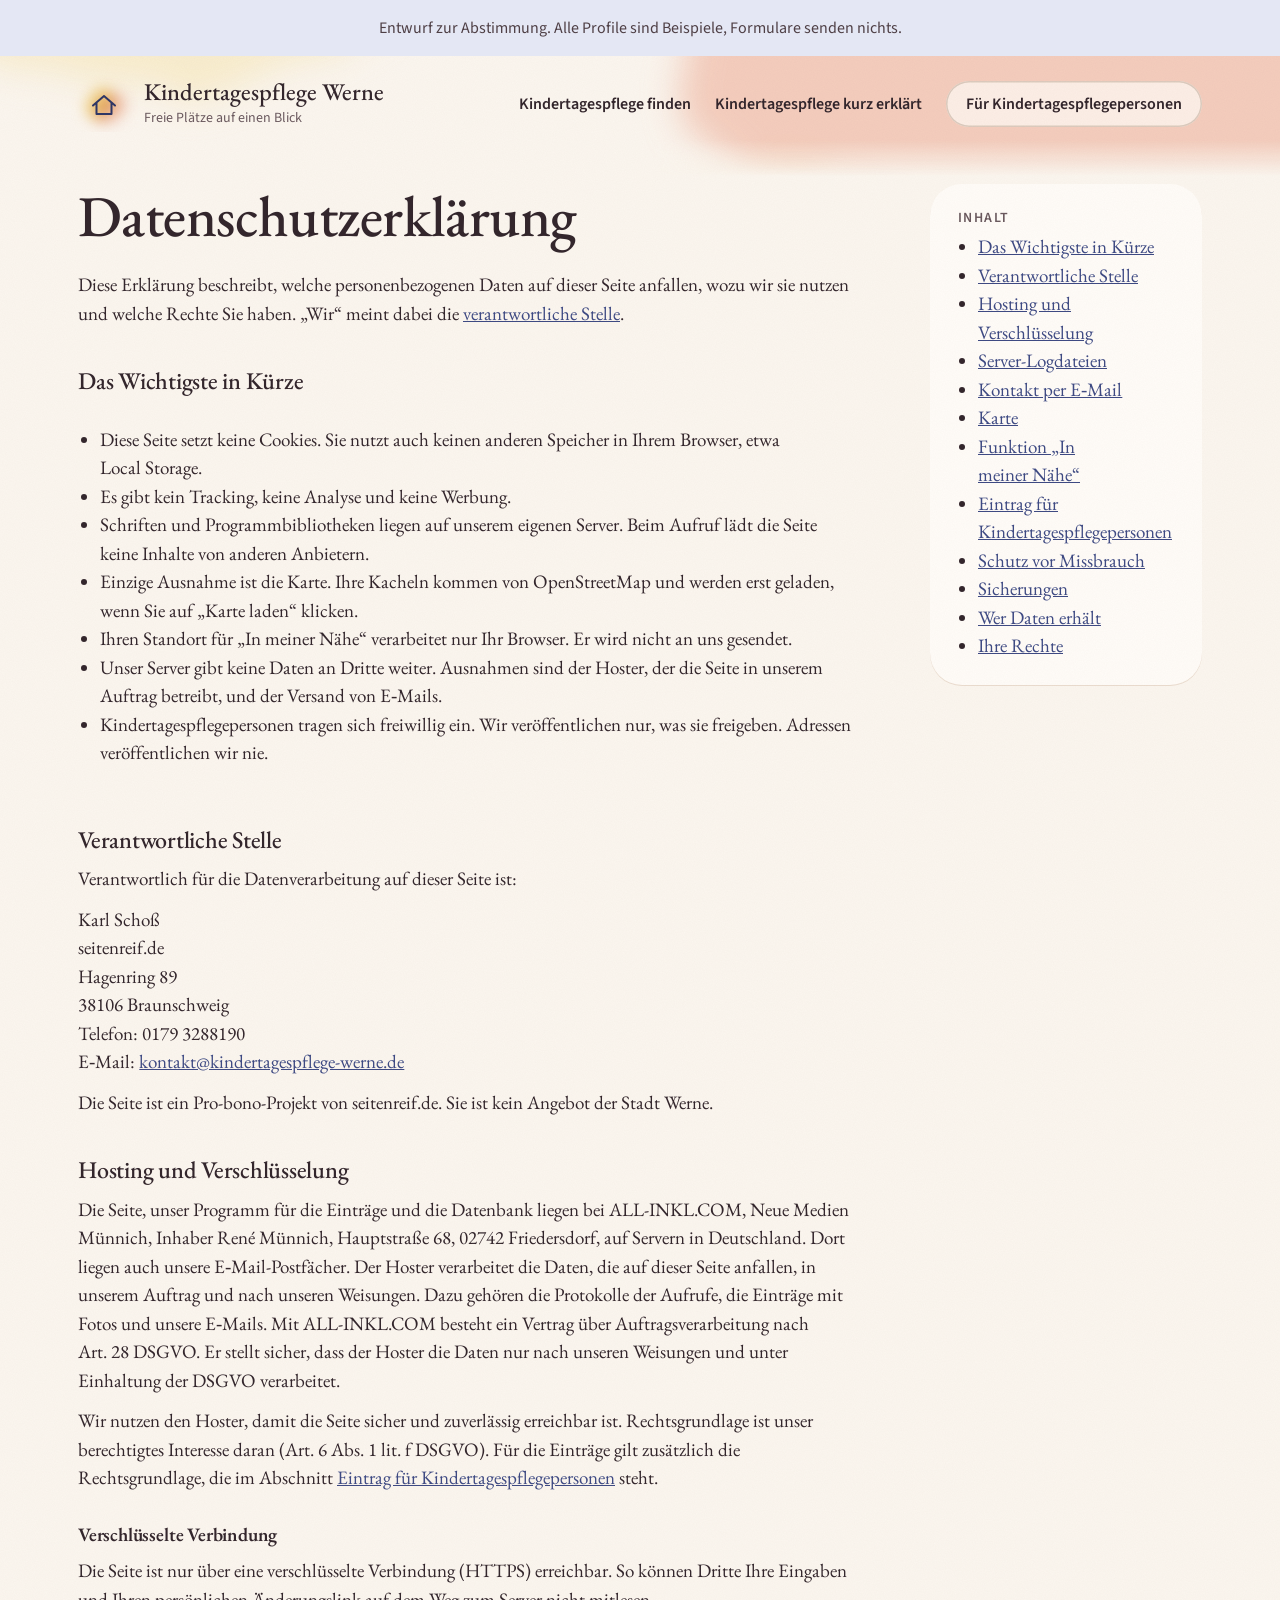
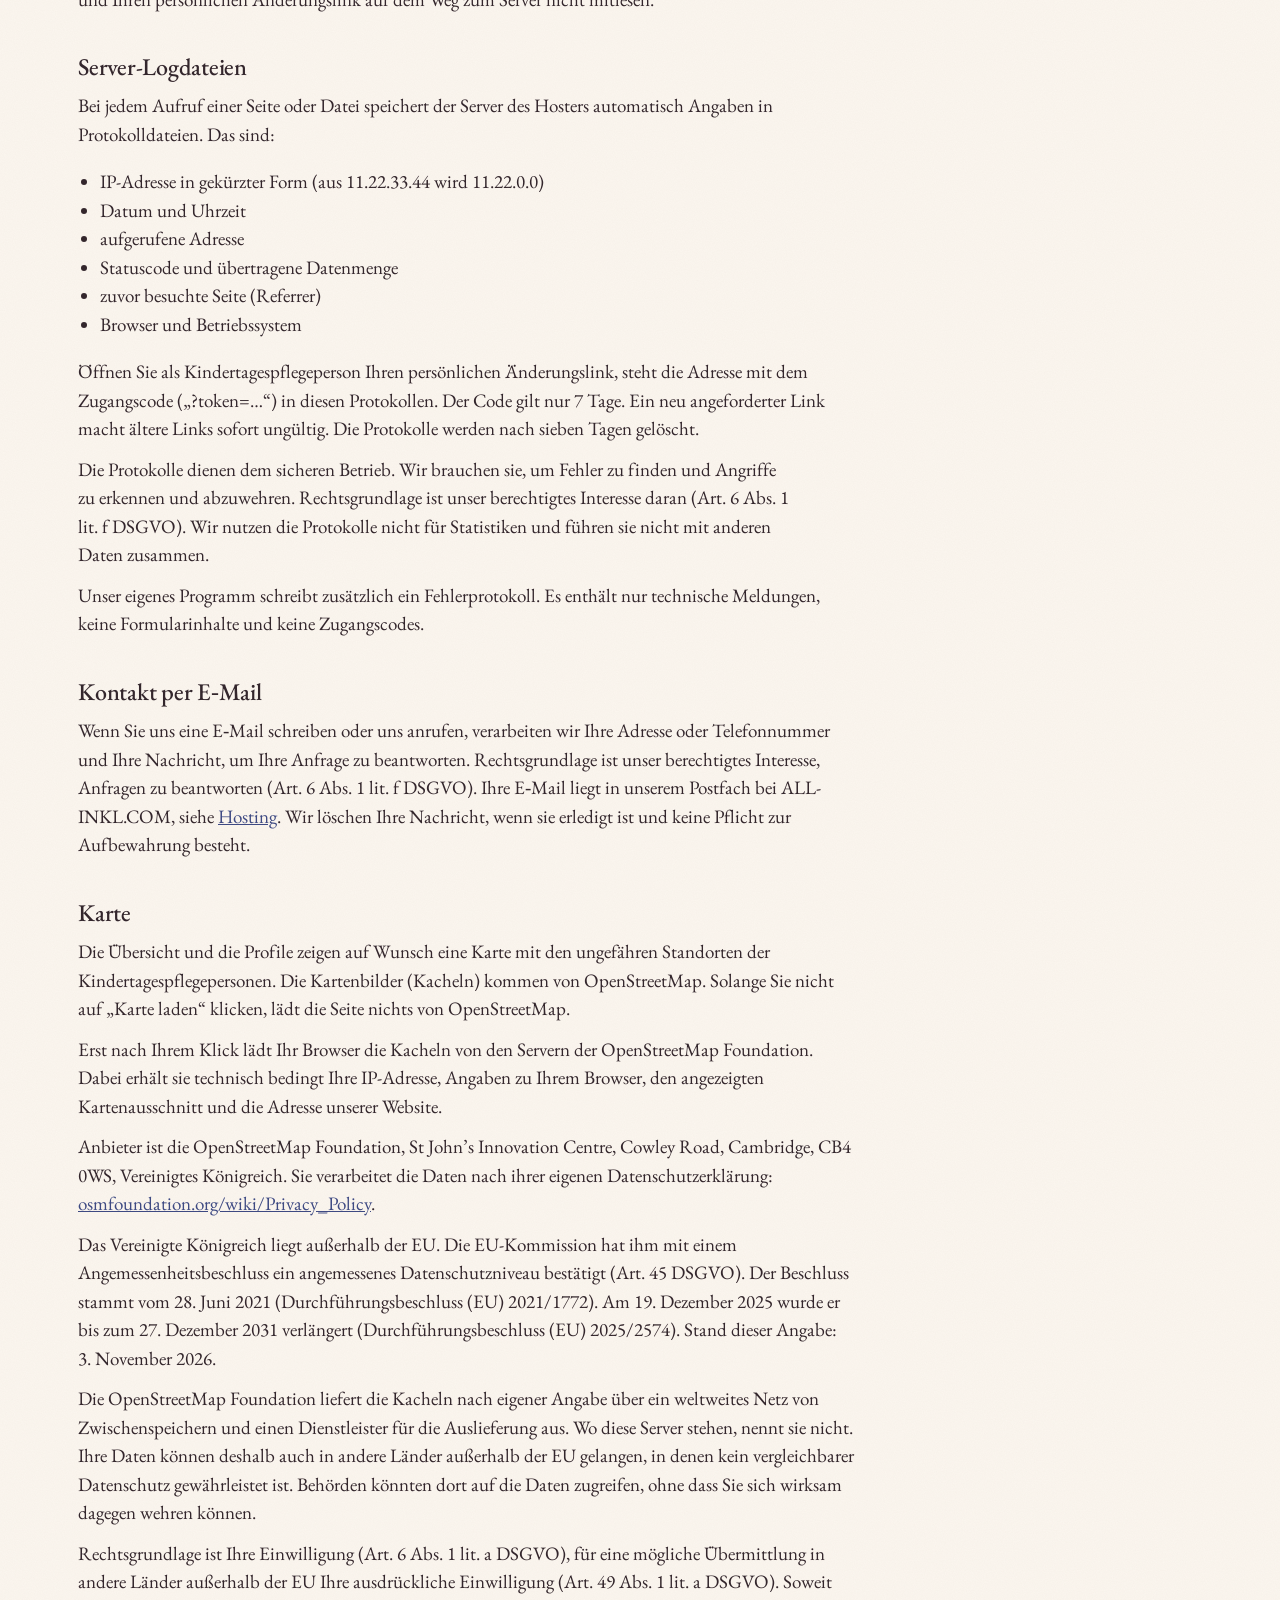
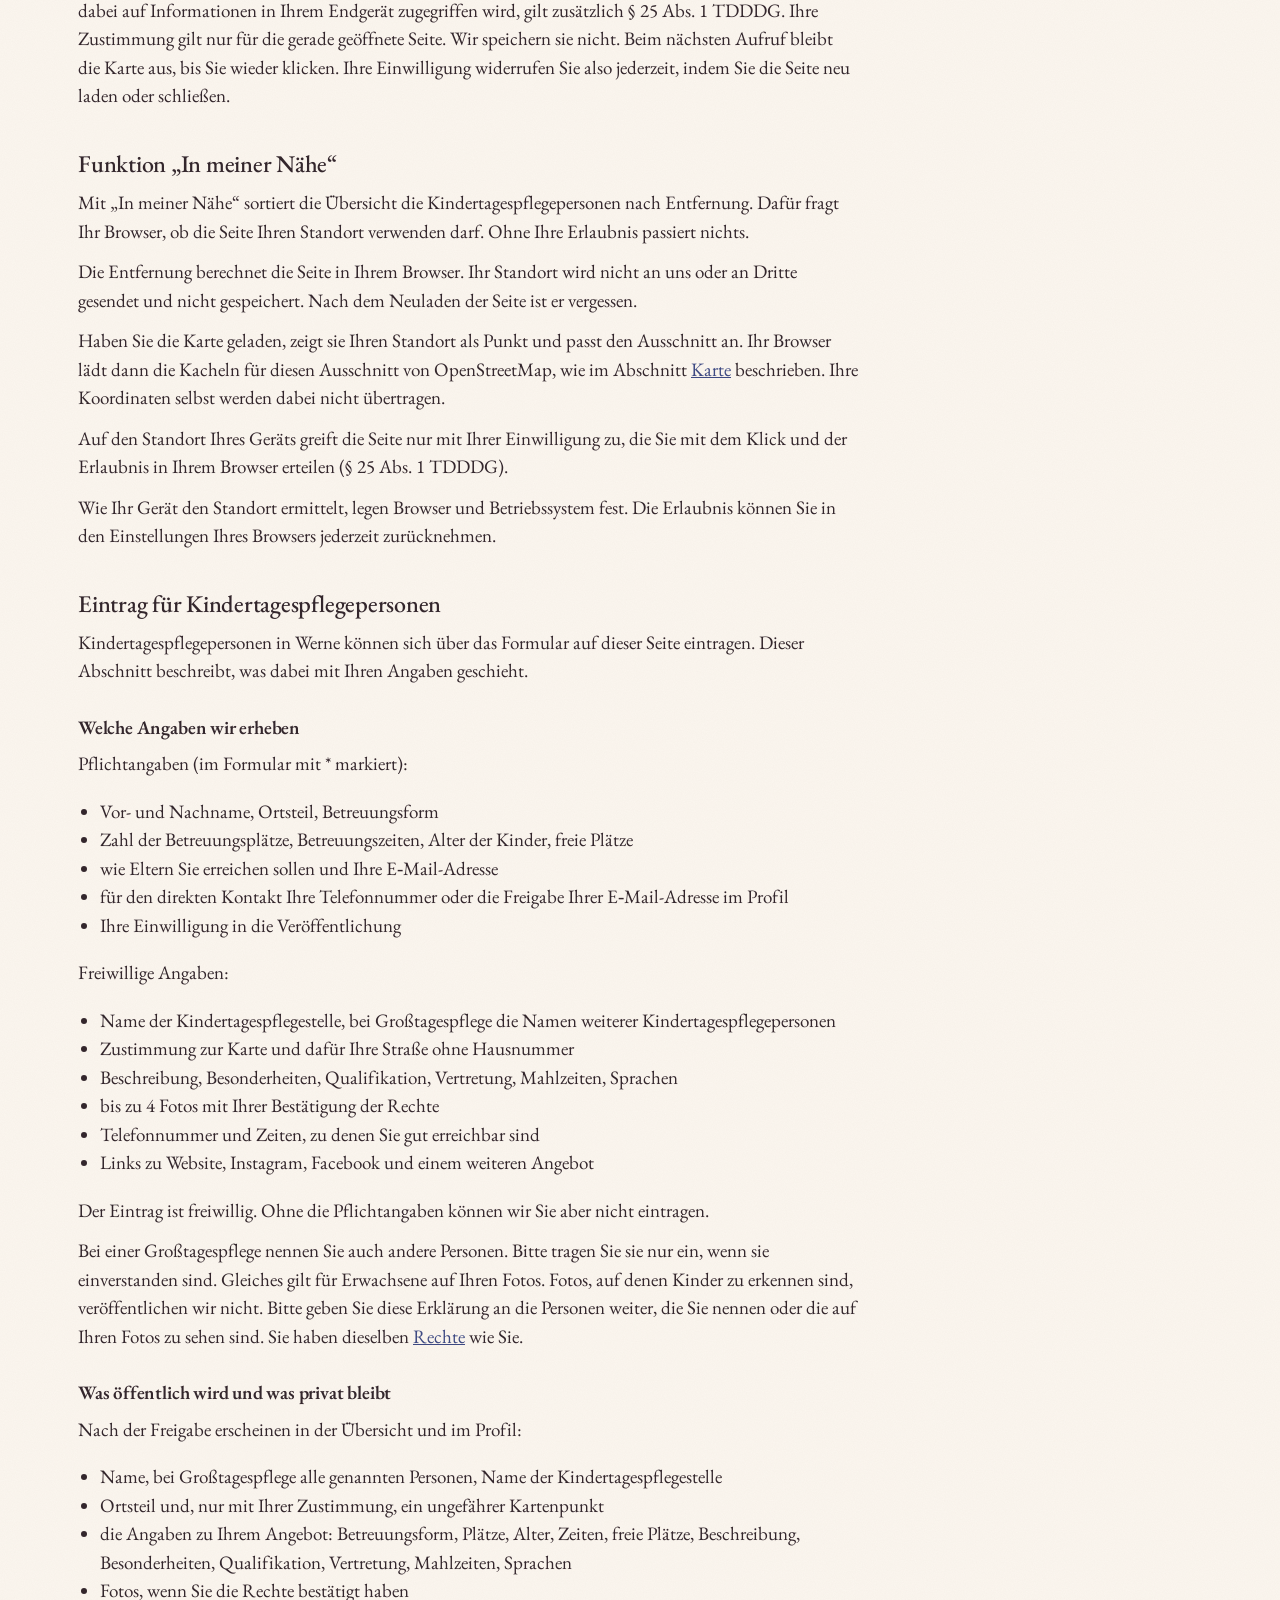
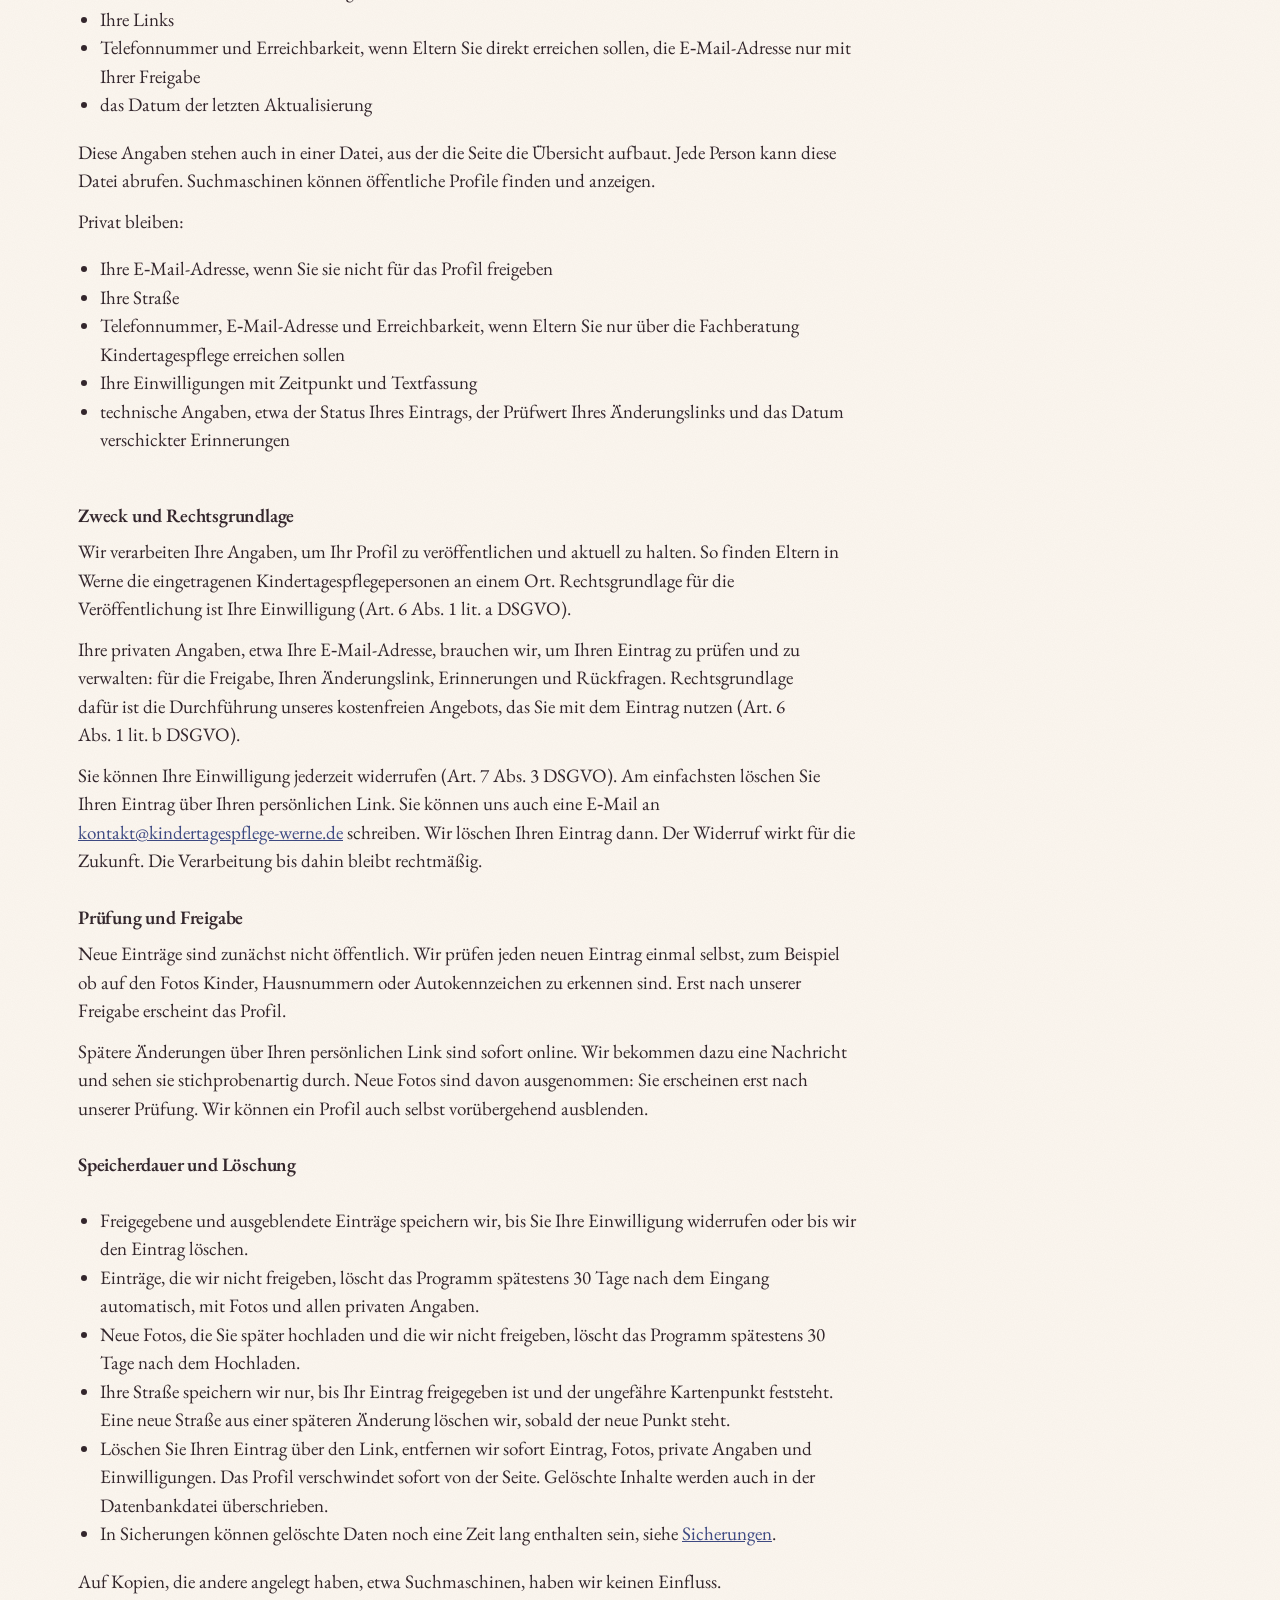
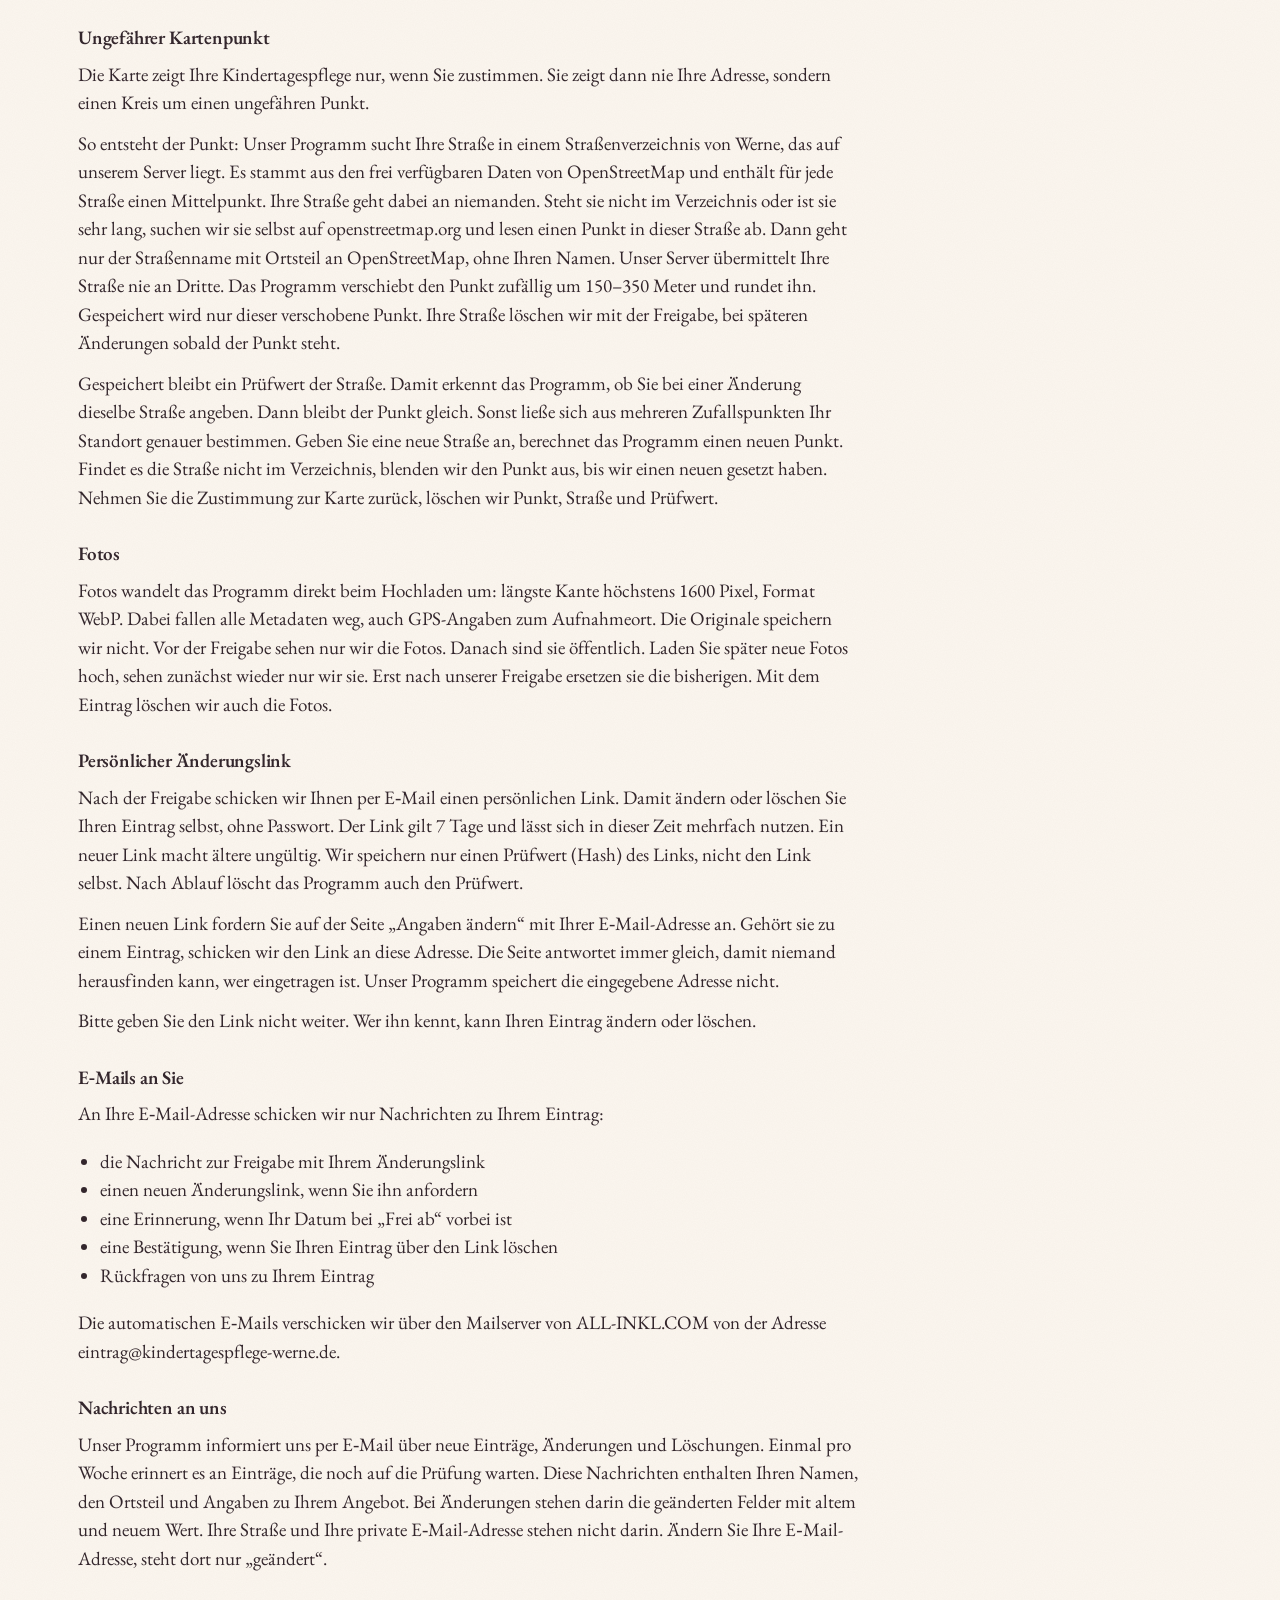
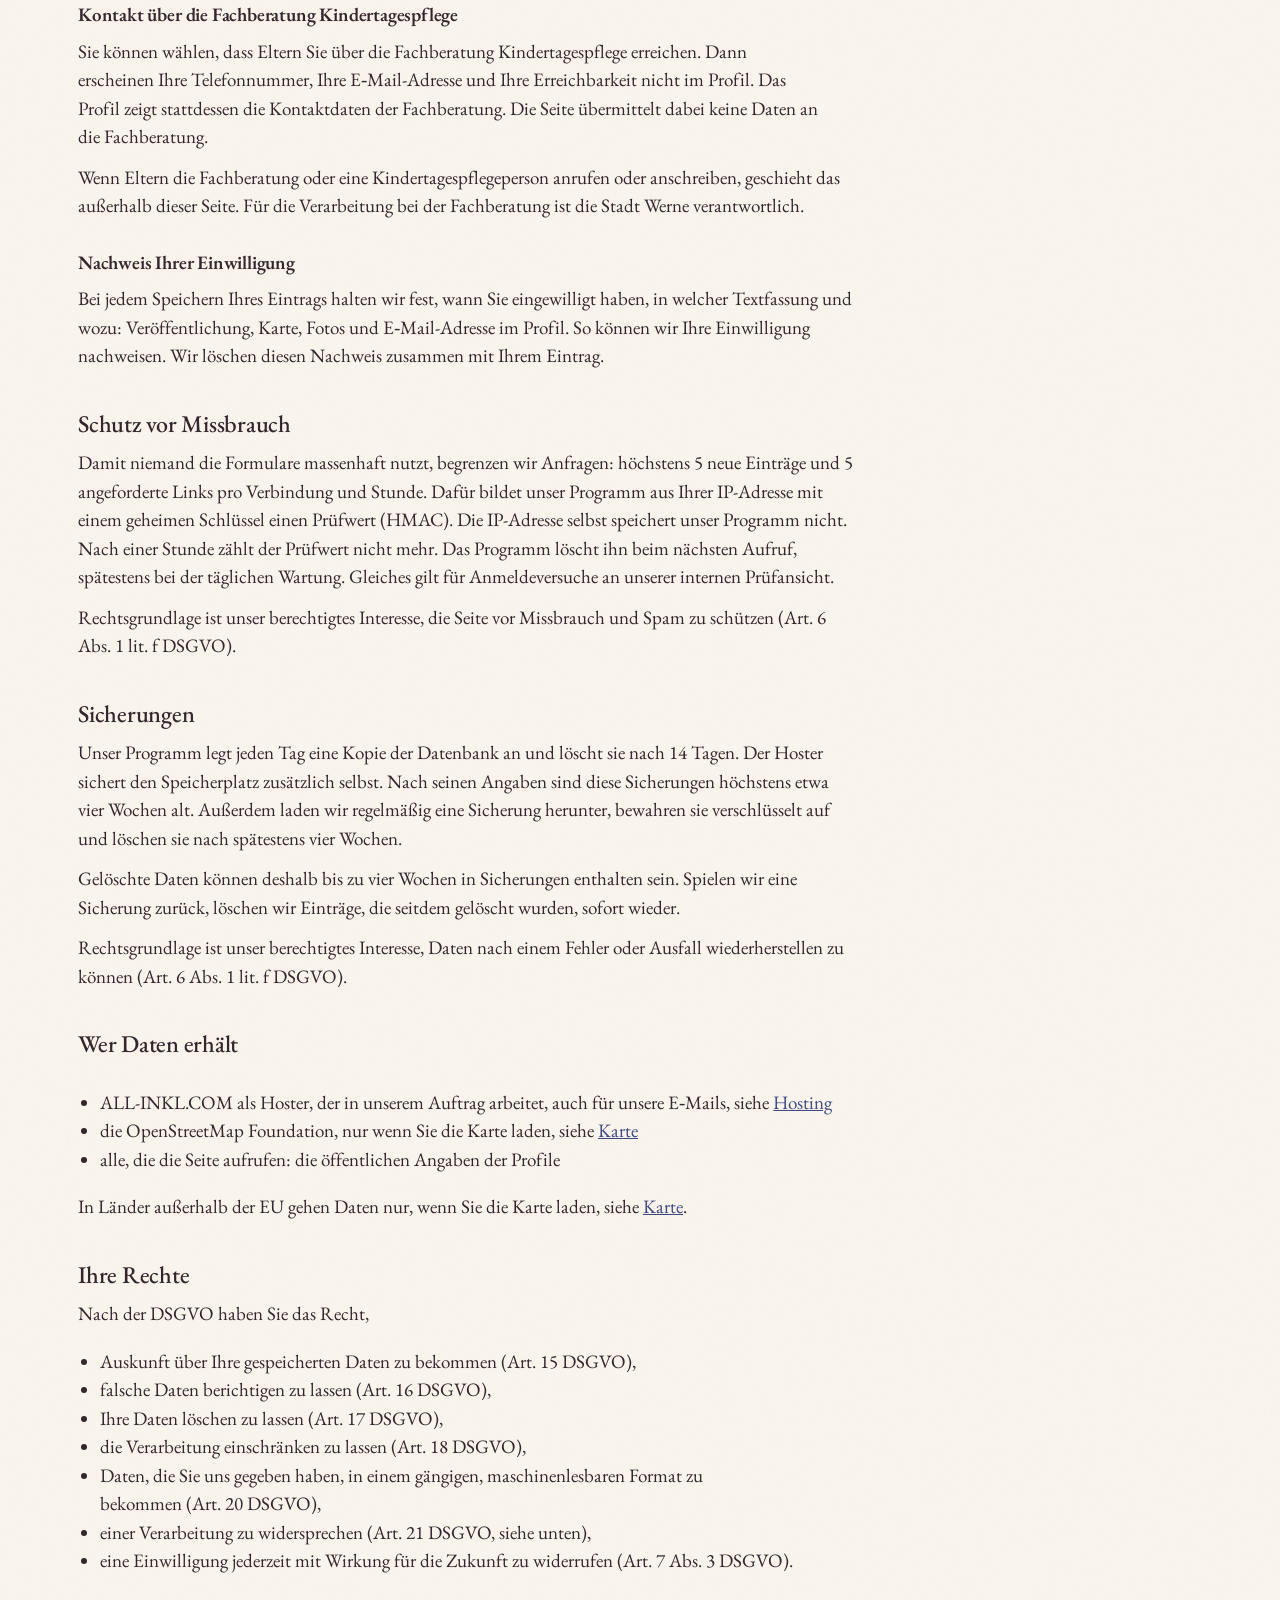
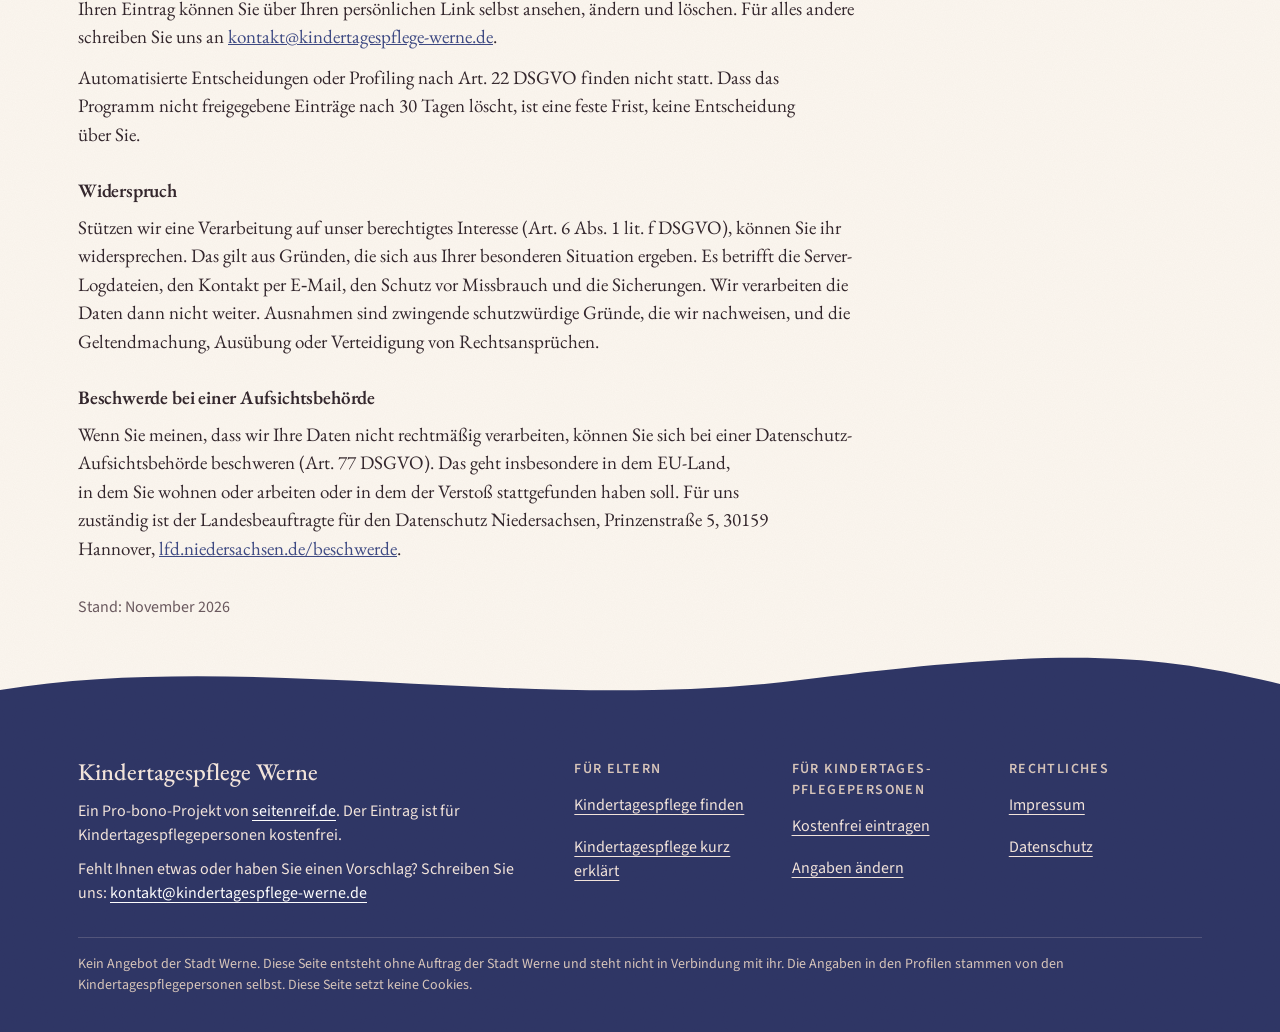
==== datenschutz.html @ 7c1902ea "Vorschau, Stand 09119a2" ====
<!doctype html>
<html lang="de">
<head>
<meta charset="utf-8">
<meta name="robots" content="noindex, nofollow">
<meta name="viewport" content="width=device-width, initial-scale=1">
<title>Datenschutz · Kindertagespflege Werne</title>
<meta name="description" content="Datenschutzerklärung der Seite Kindertagespflege Werne.">
<meta property="og:type" content="website">
<meta property="og:site_name" content="Kindertagespflege Werne">
<meta property="og:locale" content="de_DE">
<meta property="og:title" content="Datenschutz · Kindertagespflege Werne">
<meta property="og:description" content="Datenschutzerklärung der Seite Kindertagespflege Werne.">
<meta property="og:image" content="https://karlschoss-prog.github.io/kindertagespflege-werne-vorschau/assets/img/teilen.jpg">
<meta property="og:image:width" content="1200">
<meta property="og:image:height" content="630">
<meta property="og:image:alt" content="Kindertagespflege in Werne auf einen Blick">
<meta name="twitter:card" content="summary_large_image">
<link rel="canonical" href="https://karlschoss-prog.github.io/kindertagespflege-werne-vorschau/datenschutz.html">
<link rel="icon" href="assets/img/favicon.svg" type="image/svg+xml">
<link rel="stylesheet" href="assets/css/style.css">
</head>
<body>
<p class="demo" style="margin:0;border-radius:0;text-align:center">Entwurf zur Abstimmung. Alle Profile sind Beispiele, Formulare senden nichts.</p>
<a class="skip" href="#inhalt">Zum Inhalt springen</a>
<svg width="0" height="0" style="position:absolute" aria-hidden="true" focusable="false">
  <defs>
    <filter id="lasur" x="-30%" y="-30%" width="160%" height="160%">
      <feTurbulence type="fractalNoise" baseFrequency="0.007" numOctaves="3" seed="4" result="n"/>
      <feDisplacementMap in="SourceGraphic" in2="n" scale="90" xChannelSelector="R" yChannelSelector="G" result="d"/>
      <feGaussianBlur in="d" stdDeviation="20"/>
    </filter>
    <filter id="lasur-s" x="-30%" y="-30%" width="160%" height="160%">
      <feTurbulence type="fractalNoise" baseFrequency="0.025" numOctaves="2" seed="9" result="n"/>
      <feDisplacementMap in="SourceGraphic" in2="n" scale="26" xChannelSelector="R" yChannelSelector="G" result="d"/>
      <feGaussianBlur in="d" stdDeviation="7"/>
    </filter>
    <filter id="papier">
      <feTurbulence type="fractalNoise" baseFrequency="0.9" numOctaves="2" seed="3"/>
      <feColorMatrix values="0 0 0 0 0.45  0 0 0 0 0.35  0 0 0 0 0.3  0 0 0 0.9 0"/>
    </filter>
  </defs>
</svg>
<div class="page">
<svg class="grain" aria-hidden="true"><rect width="100%" height="100%" filter="url(#papier)"/></svg>
<div class="top">
  <svg class="wash" viewBox="0 0 1440 520" preserveAspectRatio="xMidYMid slice" aria-hidden="true">
    <g filter="url(#lasur)">
      <ellipse cx="1180" cy="170" rx="420" ry="300" fill="#F2C6B4" opacity=".85"/>
      <ellipse cx="900" cy="560" rx="360" ry="230" fill="#F0CF7E" opacity=".6"/>
      <ellipse cx="1380" cy="640" rx="300" ry="240" fill="#AEB8DE" opacity=".55"/>
      <ellipse cx="160" cy="60" rx="320" ry="170" fill="#F8EBC6" opacity=".8"/>
      <ellipse cx="80" cy="760" rx="260" ry="160" fill="#B9CDA5" opacity=".35"/>
    </g>
  </svg>
  <header class="site">
    <div class="wrap">
      <a class="logo" href="index.html" aria-label="Kindertagespflege Werne, zur Startseite">
        <svg class="logo-mark" viewBox="0 0 52 52" aria-hidden="true">
          <g filter="url(#lasur-s)"><circle cx="22" cy="24" r="16" fill="#F0CF7E" style="mix-blend-mode:multiply"/><circle cx="32" cy="28" r="15" fill="#F2C6B4" style="mix-blend-mode:multiply"/></g>
          <path d="M15 27.5 26 18l11 9.5M18.5 25v11h15V25" fill="none" stroke="#2F3666" stroke-width="2" stroke-linecap="round" stroke-linejoin="round"/>
        </svg>
        <span class="logo-text"><strong>Kindertagespflege Werne</strong><span>Freie Plätze auf einen Blick</span></span>
      </a>
      <nav class="main" aria-label="Hauptnavigation">
        <a href="index.html#suche">Kindertagespflege finden</a>
        <a href="index.html#info">Kindertagespflege kurz erklärt</a>
        <a class="btn btn-quiet" href="eintragen.html"><span class="nur-breit">Für Kindertagespflegepersonen</span><span class="nur-schmal">Eintragen</span></a>
      </nav>
    </div>
  </header>
<div style="height:24px"></div>
</div>
<main id="inhalt">
<div class="wrap">
  <article class="prose mit-inhalt">
    <h1>Datenschutz&shy;erklärung</h1>

    <p>Diese Erklärung beschreibt, welche personenbezogenen Daten auf dieser Seite anfallen, wozu wir sie nutzen und welche Rechte Sie haben. „Wir“ meint dabei die <a href="#verantwortlich">verantwortliche Stelle</a>.</p>

    <nav aria-label="Inhalt der Datenschutzerklärung">
      <p class="inhalt-titel" aria-hidden="true">Inhalt</p>
      <ul>
        <li><a href="#ueberblick">Das Wichtigste in Kürze</a></li>
        <li><a href="#verantwortlich">Verantwortliche Stelle</a></li>
        <li><a href="#hosting">Hosting und Verschlüsselung</a></li>
        <li><a href="#logdateien">Server-Logdateien</a></li>
        <li><a href="#kontakt">Kontakt per E‑Mail</a></li>
        <li><a href="#karte">Karte</a></li>
        <li><a href="#standort">Funktion „In meiner Nähe“</a></li>
        <li><a href="#eintrag">Eintrag für Kindertagespflegepersonen</a></li>
        <li><a href="#missbrauch">Schutz vor Missbrauch</a></li>
        <li><a href="#sicherungen">Sicherungen</a></li>
        <li><a href="#empfaenger">Wer Daten erhält</a></li>
        <li><a href="#rechte">Ihre Rechte</a></li>
      </ul>
    </nav>

    <h2 id="ueberblick">Das Wichtigste in Kürze</h2>
    <ul>
      <li>Diese Seite setzt keine Cookies. Sie nutzt auch keinen anderen Speicher in Ihrem Browser, etwa Local Storage.</li>
      <li>Es gibt kein Tracking, keine Analyse und keine Werbung.</li>
      <li>Schriften und Programmbibliotheken liegen auf unserem eigenen Server. Beim Aufruf lädt die Seite keine Inhalte von anderen Anbietern.</li>
      <li>Einzige Ausnahme ist die Karte. Ihre Kacheln kommen von OpenStreetMap und werden erst geladen, wenn Sie auf „Karte laden“ klicken.</li>
      <li>Ihren Standort für „In meiner Nähe“ verarbeitet nur Ihr Browser. Er wird nicht an uns gesendet.</li>
      <li>Unser Server gibt keine Daten an Dritte weiter. Ausnahmen sind der Hoster, der die Seite in unserem Auftrag betreibt, und der Versand von E‑Mails.</li>
      <li>Kindertagespflegepersonen tragen sich freiwillig ein. Wir veröffentlichen nur, was sie freigeben. Adressen veröffentlichen wir nie.</li>
    </ul>

    <h2 id="verantwortlich">Verantwortliche Stelle</h2>
    <p>Verantwortlich für die Datenverarbeitung auf dieser Seite ist:</p>
    <p>Karl Schoß<br>seitenreif.de<br>Hagenring 89<br>38106 Braunschweig<br>Telefon: 0179 3288190<br>E‑Mail: <a href="mailto:kontakt@kindertagespflege-werne.de">kontakt@kindertagespflege-werne.de</a></p>
    <p>Die Seite ist ein Pro-bono-Projekt von seitenreif.de. Sie ist kein Angebot der Stadt Werne.</p>

    <h2 id="hosting">Hosting und Verschlüsselung</h2>
    <p>Die Seite, unser Programm für die Einträge und die Datenbank liegen bei ALL-INKL.COM, Neue Medien Münnich, Inhaber René Münnich, Hauptstraße 68, 02742 Friedersdorf, auf Servern in Deutschland. Dort liegen auch unsere E‑Mail-Postfächer. Der Hoster verarbeitet die Daten, die auf dieser Seite anfallen, in unserem Auftrag und nach unseren Weisungen. Dazu gehören die Protokolle der Aufrufe, die Einträge mit Fotos und unsere E‑Mails. Mit ALL-INKL.COM besteht ein Vertrag über Auftragsverarbeitung nach Art.&nbsp;28&nbsp;DSGVO. Er stellt sicher, dass der Hoster die Daten nur nach unseren Weisungen und unter Einhaltung der DSGVO verarbeitet.</p>
    <p>Wir nutzen den Hoster, damit die Seite sicher und zuverlässig erreichbar ist. Rechtsgrundlage ist unser berechtigtes Interesse daran (Art.&nbsp;6 Abs.&nbsp;1 lit.&nbsp;f&nbsp;DSGVO). Für die Einträge gilt zusätzlich die Rechtsgrundlage, die im Abschnitt <a href="#eintrag">Eintrag für Kindertagespflegepersonen</a> steht.</p>

    <h3>Verschlüsselte Verbindung</h3>
    <p>Die Seite ist nur über eine verschlüsselte Verbindung (HTTPS) erreichbar. So können Dritte Ihre Eingaben und Ihren persönlichen Änderungslink auf dem Weg zum Server nicht mitlesen.</p>

    <h2 id="logdateien">Server-Logdateien</h2>
    <p>Bei jedem Aufruf einer Seite oder Datei speichert der Server des Hosters automatisch Angaben in Protokolldateien. Das sind:</p>
    <ul>
      <li>IP-Adresse in gekürzter Form (aus 11.22.33.44 wird 11.22.0.0)</li>
      <li>Datum und Uhrzeit</li>
      <li>aufgerufene Adresse</li>
      <li>Statuscode und übertragene Datenmenge</li>
      <li>zuvor besuchte Seite (Referrer)</li>
      <li>Browser und Betriebssystem</li>
    </ul>
    <p>Öffnen Sie als Kindertagespflegeperson Ihren persönlichen Änderungslink, steht die Adresse mit dem Zugangscode („?token=…“) in diesen Protokollen. Der Code gilt nur 7 Tage. Ein neu angeforderter Link macht ältere Links sofort ungültig. Die Protokolle werden nach sieben Tagen gelöscht.</p>
    <p>Die Protokolle dienen dem sicheren Betrieb. Wir brauchen sie, um Fehler zu finden und Angriffe zu erkennen und abzuwehren. Rechtsgrundlage ist unser berechtigtes Interesse daran (Art.&nbsp;6 Abs.&nbsp;1 lit.&nbsp;f&nbsp;DSGVO). Wir nutzen die Protokolle nicht für Statistiken und führen sie nicht mit anderen Daten zusammen.</p>
    <p>Unser eigenes Programm schreibt zusätzlich ein Fehlerprotokoll. Es enthält nur technische Meldungen, keine Formularinhalte und keine Zugangscodes.</p>

    <h2 id="kontakt">Kontakt per E‑Mail</h2>
    <p>Wenn Sie uns eine E‑Mail schreiben oder uns anrufen, verarbeiten wir Ihre Adresse oder Telefonnummer und Ihre Nachricht, um Ihre Anfrage zu beantworten. Rechtsgrundlage ist unser berechtigtes Interesse, Anfragen zu beantworten (Art.&nbsp;6 Abs.&nbsp;1 lit.&nbsp;f&nbsp;DSGVO). Ihre E‑Mail liegt in unserem Postfach bei ALL-INKL.COM, siehe <a href="#hosting">Hosting</a>. Wir löschen Ihre Nachricht, wenn sie erledigt ist und keine Pflicht zur Aufbewahrung besteht.</p>

    <h2 id="karte">Karte</h2>
    <p>Die Übersicht und die Profile zeigen auf Wunsch eine Karte mit den ungefähren Standorten der Kindertagespflegepersonen. Die Kartenbilder (Kacheln) kommen von OpenStreetMap. Solange Sie nicht auf „Karte laden“ klicken, lädt die Seite nichts von OpenStreetMap.</p>
    <p>Erst nach Ihrem Klick lädt Ihr Browser die Kacheln von den Servern der OpenStreetMap Foundation. Dabei erhält sie technisch bedingt Ihre IP-Adresse, Angaben zu Ihrem Browser, den angezeigten Kartenausschnitt und die Adresse unserer Website.</p>
    <p>Anbieter ist die OpenStreetMap Foundation, St&nbsp;John’s Innovation Centre, Cowley Road, Cambridge, CB4 0WS, Vereinigtes Königreich. Sie verarbeitet die Daten nach ihrer eigenen Datenschutzerklärung: <a href="https://osmfoundation.org/wiki/Privacy_Policy">osmfoundation.org/wiki/Privacy_Policy</a>.</p>
    <p>Das Vereinigte Königreich liegt außerhalb der EU. Die EU-Kommission hat ihm mit einem Angemessenheitsbeschluss ein angemessenes Datenschutzniveau bestätigt (Art.&nbsp;45&nbsp;DSGVO). Der Beschluss stammt vom 28.&nbsp;Juni 2021 (Durchführungsbeschluss (EU) 2021/1772). Am 19.&nbsp;Dezember 2025 wurde er bis zum 27.&nbsp;Dezember 2031 verlängert (Durchführungsbeschluss (EU) 2025/2574). Stand dieser Angabe: 3.&nbsp;November 2026.</p>
    <p>Die OpenStreetMap Foundation liefert die Kacheln nach eigener Angabe über ein weltweites Netz von Zwischenspeichern und einen Dienstleister für die Auslieferung aus. Wo diese Server stehen, nennt sie nicht. Ihre Daten können deshalb auch in andere Länder außerhalb der EU gelangen, in denen kein vergleichbarer Datenschutz gewährleistet ist. Behörden könnten dort auf die Daten zugreifen, ohne dass Sie sich wirksam dagegen wehren können.</p>
    <p>Rechtsgrundlage ist Ihre Einwilligung (Art.&nbsp;6 Abs.&nbsp;1 lit.&nbsp;a&nbsp;DSGVO), für eine mögliche Übermittlung in andere Länder außerhalb der EU Ihre ausdrückliche Einwilligung (Art.&nbsp;49 Abs.&nbsp;1 lit.&nbsp;a&nbsp;DSGVO). Soweit dabei auf Informationen in Ihrem Endgerät zugegriffen wird, gilt zusätzlich §&nbsp;25 Abs.&nbsp;1&nbsp;TDDDG. Ihre Zustimmung gilt nur für die gerade geöffnete Seite. Wir speichern sie nicht. Beim nächsten Aufruf bleibt die Karte aus, bis Sie wieder klicken. Ihre Einwilligung widerrufen Sie also jederzeit, indem Sie die Seite neu laden oder schließen.</p>

    <h2 id="standort">Funktion „In meiner Nähe“</h2>
    <p>Mit „In meiner Nähe“ sortiert die Übersicht die Kindertagespflegepersonen nach Entfernung. Dafür fragt Ihr Browser, ob die Seite Ihren Standort verwenden darf. Ohne Ihre Erlaubnis passiert nichts.</p>
    <p>Die Entfernung berechnet die Seite in Ihrem Browser. Ihr Standort wird nicht an uns oder an Dritte gesendet und nicht gespeichert. Nach dem Neuladen der Seite ist er vergessen.</p>
    <p>Haben Sie die Karte geladen, zeigt sie Ihren Standort als Punkt und passt den Ausschnitt an. Ihr Browser lädt dann die Kacheln für diesen Ausschnitt von OpenStreetMap, wie im Abschnitt <a href="#karte">Karte</a> beschrieben. Ihre Koordinaten selbst werden dabei nicht übertragen.</p>
    <p>Auf den Standort Ihres Geräts greift die Seite nur mit Ihrer Einwilligung zu, die Sie mit dem Klick und der Erlaubnis in Ihrem Browser erteilen (§&nbsp;25 Abs.&nbsp;1&nbsp;TDDDG).</p>
    <p>Wie Ihr Gerät den Standort ermittelt, legen Browser und Betriebssystem fest. Die Erlaubnis können Sie in den Einstellungen Ihres Browsers jederzeit zurücknehmen.</p>

    <h2 id="eintrag">Eintrag für Kindertagespflegepersonen</h2>
    <p>Kindertagespflegepersonen in Werne können sich über das Formular auf dieser Seite eintragen. Dieser Abschnitt beschreibt, was dabei mit Ihren Angaben geschieht.</p>

    <h3 id="angaben">Welche Angaben wir erheben</h3>
    <p>Pflichtangaben (im Formular mit * markiert):</p>
    <ul>
      <li>Vor- und Nachname, Ortsteil, Betreuungsform</li>
      <li>Zahl der Betreuungsplätze, Betreuungszeiten, Alter der Kinder, freie Plätze</li>
      <li>wie Eltern Sie erreichen sollen und Ihre E‑Mail-Adresse</li>
      <li>für den direkten Kontakt Ihre Telefonnummer oder die Freigabe Ihrer E‑Mail-Adresse im Profil</li>
      <li>Ihre Einwilligung in die Veröffentlichung</li>
    </ul>
    <p>Freiwillige Angaben:</p>
    <ul>
      <li>Name der Kindertagespflegestelle, bei Großtagespflege die Namen weiterer Kindertagespflegepersonen</li>
      <li>Zustimmung zur Karte und dafür Ihre Straße ohne Hausnummer</li>
      <li>Beschreibung, Besonderheiten, Qualifikation, Vertretung, Mahlzeiten, Sprachen</li>
      <li>bis zu 4 Fotos mit Ihrer Bestätigung der Rechte</li>
      <li>Telefonnummer und Zeiten, zu denen Sie gut erreichbar sind</li>
      <li>Links zu Website, Instagram, Facebook und einem weiteren Angebot</li>
    </ul>
    <p>Der Eintrag ist freiwillig. Ohne die Pflichtangaben können wir Sie aber nicht eintragen.</p>
    <p>Bei einer Großtagespflege nennen Sie auch andere Personen. Bitte tragen Sie sie nur ein, wenn sie einverstanden sind. Gleiches gilt für Erwachsene auf Ihren Fotos. Fotos, auf denen Kinder zu erkennen sind, veröffentlichen wir nicht. Bitte geben Sie diese Erklärung an die Personen weiter, die Sie nennen oder die auf Ihren Fotos zu sehen sind. Sie haben dieselben <a href="#rechte">Rechte</a> wie Sie.</p>

    <h3 id="oeffentlich">Was öffentlich wird und was privat bleibt</h3>
    <p>Nach der Freigabe erscheinen in der Übersicht und im Profil:</p>
    <ul>
      <li>Name, bei Großtagespflege alle genannten Personen, Name der Kindertagespflegestelle</li>
      <li>Ortsteil und, nur mit Ihrer Zustimmung, ein ungefährer Kartenpunkt</li>
      <li>die Angaben zu Ihrem Angebot: Betreuungsform, Plätze, Alter, Zeiten, freie Plätze, Beschreibung, Besonderheiten, Qualifikation, Vertretung, Mahlzeiten, Sprachen</li>
      <li>Fotos, wenn Sie die Rechte bestätigt haben</li>
      <li>Ihre Links</li>
      <li>Telefonnummer und Erreichbarkeit, wenn Eltern Sie direkt erreichen sollen, die E‑Mail-Adresse nur mit Ihrer Freigabe</li>
      <li>das Datum der letzten Aktualisierung</li>
    </ul>
    <p>Diese Angaben stehen auch in einer Datei, aus der die Seite die Übersicht aufbaut. Jede Person kann diese Datei abrufen. Suchmaschinen können öffentliche Profile finden und anzeigen.</p>
    <p>Privat bleiben:</p>
    <ul>
      <li>Ihre E‑Mail-Adresse, wenn Sie sie nicht für das Profil freigeben</li>
      <li>Ihre Straße</li>
      <li>Telefonnummer, E‑Mail-Adresse und Erreichbarkeit, wenn Eltern Sie nur über die Fachberatung Kindertagespflege erreichen sollen</li>
      <li>Ihre Einwilligungen mit Zeitpunkt und Textfassung</li>
      <li>technische Angaben, etwa der Status Ihres Eintrags, der Prüfwert Ihres Änderungslinks und das Datum verschickter Erinnerungen</li>
    </ul>

    <h3 id="rechtsgrundlage">Zweck und Rechtsgrundlage</h3>
    <p>Wir verarbeiten Ihre Angaben, um Ihr Profil zu veröffentlichen und aktuell zu halten. So finden Eltern in Werne die eingetragenen Kindertagespflegepersonen an einem Ort. Rechtsgrundlage für die Veröffentlichung ist Ihre Einwilligung (Art.&nbsp;6 Abs.&nbsp;1 lit.&nbsp;a&nbsp;DSGVO).</p>
    <p>Ihre privaten Angaben, etwa Ihre E‑Mail-Adresse, brauchen wir, um Ihren Eintrag zu prüfen und zu verwalten: für die Freigabe, Ihren Änderungslink, Erinnerungen und Rückfragen. Rechtsgrundlage dafür ist die Durchführung unseres kostenfreien Angebots, das Sie mit dem Eintrag nutzen (Art.&nbsp;6 Abs.&nbsp;1 lit.&nbsp;b&nbsp;DSGVO).</p>
    <p>Sie können Ihre Einwilligung jederzeit widerrufen (Art.&nbsp;7 Abs.&nbsp;3&nbsp;DSGVO). Am einfachsten löschen Sie Ihren Eintrag über Ihren persönlichen Link. Sie können uns auch eine E‑Mail an <a href="mailto:kontakt@kindertagespflege-werne.de">kontakt@kindertagespflege-werne.de</a> schreiben. Wir löschen Ihren Eintrag dann. Der Widerruf wirkt für die Zukunft. Die Verarbeitung bis dahin bleibt rechtmäßig.</p>

    <h3 id="pruefung">Prüfung und Freigabe</h3>
    <p>Neue Einträge sind zunächst nicht öffentlich. Wir prüfen jeden neuen Eintrag einmal selbst, zum Beispiel ob auf den Fotos Kinder, Hausnummern oder Autokennzeichen zu erkennen sind. Erst nach unserer Freigabe erscheint das Profil.</p>
    <p>Spätere Änderungen über Ihren persönlichen Link sind sofort online. Wir bekommen dazu eine Nachricht und sehen sie stichprobenartig durch. Neue Fotos sind davon ausgenommen: Sie erscheinen erst nach unserer Prüfung. Wir können ein Profil auch selbst vorübergehend ausblenden.</p>

    <h3 id="speicherdauer">Speicherdauer und Löschung</h3>
    <ul>
      <li>Freigegebene und ausgeblendete Einträge speichern wir, bis Sie Ihre Einwilligung widerrufen oder bis wir den Eintrag löschen.</li>
      <li>Einträge, die wir nicht freigeben, löscht das Programm spätestens 30 Tage nach dem Eingang automatisch, mit Fotos und allen privaten Angaben.</li>
      <li>Neue Fotos, die Sie später hochladen und die wir nicht freigeben, löscht das Programm spätestens 30 Tage nach dem Hochladen.</li>
      <li>Ihre Straße speichern wir nur, bis Ihr Eintrag freigegeben ist und der ungefähre Kartenpunkt feststeht. Eine neue Straße aus einer späteren Änderung löschen wir, sobald der neue Punkt steht.</li>
      <li>Löschen Sie Ihren Eintrag über den Link, entfernen wir sofort Eintrag, Fotos, private Angaben und Einwilligungen. Das Profil verschwindet sofort von der Seite. Gelöschte Inhalte werden auch in der Datenbankdatei überschrieben.</li>
      <li>In Sicherungen können gelöschte Daten noch eine Zeit lang enthalten sein, siehe <a href="#sicherungen">Sicherungen</a>.</li>
    </ul>
    <p>Auf Kopien, die andere angelegt haben, etwa Suchmaschinen, haben wir keinen Einfluss.</p>

    <h3 id="kartenpunkt">Ungefährer Kartenpunkt</h3>
    <p>Die Karte zeigt Ihre Kindertagespflege nur, wenn Sie zustimmen. Sie zeigt dann nie Ihre Adresse, sondern einen Kreis um einen ungefähren Punkt.</p>
    <p>So entsteht der Punkt: Unser Programm sucht Ihre Straße in einem Straßenverzeichnis von Werne, das auf unserem Server liegt. Es stammt aus den frei verfügbaren Daten von OpenStreetMap und enthält für jede Straße einen Mittelpunkt. Ihre Straße geht dabei an niemanden. Steht sie nicht im Verzeichnis oder ist sie sehr lang, suchen wir sie selbst auf openstreetmap.org und lesen einen Punkt in dieser Straße ab. Dann geht nur der Straßenname mit Ortsteil an OpenStreetMap, ohne Ihren Namen. Unser Server übermittelt Ihre Straße nie an Dritte. Das Programm verschiebt den Punkt zufällig um 150–350 Meter und rundet ihn. Gespeichert wird nur dieser verschobene Punkt. Ihre Straße löschen wir mit der Freigabe, bei späteren Änderungen sobald der Punkt steht.</p>
    <p>Gespeichert bleibt ein Prüfwert der Straße. Damit erkennt das Programm, ob Sie bei einer Änderung dieselbe Straße angeben. Dann bleibt der Punkt gleich. Sonst ließe sich aus mehreren Zufallspunkten Ihr Standort genauer bestimmen. Geben Sie eine neue Straße an, berechnet das Programm einen neuen Punkt. Findet es die Straße nicht im Verzeichnis, blenden wir den Punkt aus, bis wir einen neuen gesetzt haben. Nehmen Sie die Zustimmung zur Karte zurück, löschen wir Punkt, Straße und Prüfwert.</p>

    <h3 id="fotos">Fotos</h3>
    <p>Fotos wandelt das Programm direkt beim Hochladen um: längste Kante höchstens 1600 Pixel, Format WebP. Dabei fallen alle Metadaten weg, auch GPS-Angaben zum Aufnahmeort. Die Originale speichern wir nicht. Vor der Freigabe sehen nur wir die Fotos. Danach sind sie öffentlich. Laden Sie später neue Fotos hoch, sehen zunächst wieder nur wir sie. Erst nach unserer Freigabe ersetzen sie die bisherigen. Mit dem Eintrag löschen wir auch die Fotos.</p>

    <h3 id="aenderungslink">Persönlicher Änderungslink</h3>
    <p>Nach der Freigabe schicken wir Ihnen per E‑Mail einen persönlichen Link. Damit ändern oder löschen Sie Ihren Eintrag selbst, ohne Passwort. Der Link gilt 7 Tage und lässt sich in dieser Zeit mehrfach nutzen. Ein neuer Link macht ältere ungültig. Wir speichern nur einen Prüfwert (Hash) des Links, nicht den Link selbst. Nach Ablauf löscht das Programm auch den Prüfwert.</p>
    <p>Einen neuen Link fordern Sie auf der Seite „Angaben ändern“ mit Ihrer E‑Mail-Adresse an. Gehört sie zu einem Eintrag, schicken wir den Link an diese Adresse. Die Seite antwortet immer gleich, damit niemand herausfinden kann, wer eingetragen ist. Unser Programm speichert die eingegebene Adresse nicht.</p>
    <p>Bitte geben Sie den Link nicht weiter. Wer ihn kennt, kann Ihren Eintrag ändern oder löschen.</p>

    <h3 id="emails">E‑Mails an Sie</h3>
    <p>An Ihre E‑Mail-Adresse schicken wir nur Nachrichten zu Ihrem Eintrag:</p>
    <ul>
      <li>die Nachricht zur Freigabe mit Ihrem Änderungslink</li>
      <li>einen neuen Änderungslink, wenn Sie ihn anfordern</li>
      <li>eine Erinnerung, wenn Ihr Datum bei „Frei ab“ vorbei ist</li>
      <li>eine Bestätigung, wenn Sie Ihren Eintrag über den Link löschen</li>
      <li>Rückfragen von uns zu Ihrem Eintrag</li>
    </ul>
    <p>Die automatischen E‑Mails verschicken wir über den Mailserver von ALL-INKL.COM von der Adresse eintrag@kindertagespflege-werne.de.</p>

    <h3 id="benachrichtigungen">Nachrichten an uns</h3>
    <p>Unser Programm informiert uns per E‑Mail über neue Einträge, Änderungen und Löschungen. Einmal pro Woche erinnert es an Einträge, die noch auf die Prüfung warten. Diese Nachrichten enthalten Ihren Namen, den Ortsteil und Angaben zu Ihrem Angebot. Bei Änderungen stehen darin die geänderten Felder mit altem und neuem Wert. Ihre Straße und Ihre private E‑Mail-Adresse stehen nicht darin. Ändern Sie Ihre E‑Mail-Adresse, steht dort nur „geändert“.</p>

    <h3 id="beratung">Kontakt über die Fachberatung Kindertagespflege</h3>
    <p>Sie können wählen, dass Eltern Sie über die Fachberatung Kindertagespflege erreichen. Dann erscheinen Ihre Telefonnummer, Ihre E‑Mail-Adresse und Ihre Erreichbarkeit nicht im Profil. Das Profil zeigt stattdessen die Kontaktdaten der Fachberatung. Die Seite übermittelt dabei keine Daten an die Fachberatung.</p>
    <p>Wenn Eltern die Fachberatung oder eine Kindertagespflegeperson anrufen oder anschreiben, geschieht das außerhalb dieser Seite. Für die Verarbeitung bei der Fachberatung ist die Stadt Werne verantwortlich.</p>

    <h3 id="nachweis">Nachweis Ihrer Einwilligung</h3>
    <p>Bei jedem Speichern Ihres Eintrags halten wir fest, wann Sie eingewilligt haben, in welcher Textfassung und wozu: Veröffentlichung, Karte, Fotos und E‑Mail-Adresse im Profil. So können wir Ihre Einwilligung nachweisen. Wir löschen diesen Nachweis zusammen mit Ihrem Eintrag.</p>

    <h2 id="missbrauch">Schutz vor Missbrauch</h2>
    <p>Damit niemand die Formulare massenhaft nutzt, begrenzen wir Anfragen: höchstens 5 neue Einträge und 5 angeforderte Links pro Verbindung und Stunde. Dafür bildet unser Programm aus Ihrer IP-Adresse mit einem geheimen Schlüssel einen Prüfwert (HMAC). Die IP-Adresse selbst speichert unser Programm nicht. Nach einer Stunde zählt der Prüfwert nicht mehr. Das Programm löscht ihn beim nächsten Aufruf, spätestens bei der täglichen Wartung. Gleiches gilt für Anmeldeversuche an unserer internen Prüfansicht.</p>
    <p>Rechtsgrundlage ist unser berechtigtes Interesse, die Seite vor Missbrauch und Spam zu schützen (Art.&nbsp;6 Abs.&nbsp;1 lit.&nbsp;f&nbsp;DSGVO).</p>

    <h2 id="sicherungen">Sicherungen</h2>
    <p>Unser Programm legt jeden Tag eine Kopie der Datenbank an und löscht sie nach 14 Tagen. Der Hoster sichert den Speicherplatz zusätzlich selbst. Nach seinen Angaben sind diese Sicherungen höchstens etwa vier Wochen alt. Außerdem laden wir regelmäßig eine Sicherung herunter, bewahren sie verschlüsselt auf und löschen sie nach spätestens vier Wochen.</p>
    <p>Gelöschte Daten können deshalb bis zu vier Wochen in Sicherungen enthalten sein. Spielen wir eine Sicherung zurück, löschen wir Einträge, die seitdem gelöscht wurden, sofort wieder.</p>
    <p>Rechtsgrundlage ist unser berechtigtes Interesse, Daten nach einem Fehler oder Ausfall wiederherstellen zu können (Art.&nbsp;6 Abs.&nbsp;1 lit.&nbsp;f&nbsp;DSGVO).</p>

    <h2 id="empfaenger">Wer Daten erhält</h2>
    <ul>
      <li>ALL-INKL.COM als Hoster, der in unserem Auftrag arbeitet, auch für unsere E‑Mails, siehe <a href="#hosting">Hosting</a></li>
      <li>die OpenStreetMap Foundation, nur wenn Sie die Karte laden, siehe <a href="#karte">Karte</a></li>
      <li>alle, die die Seite aufrufen: die öffentlichen Angaben der Profile</li>
    </ul>
    <p>In Länder außerhalb der EU gehen Daten nur, wenn Sie die Karte laden, siehe <a href="#karte">Karte</a>.</p>

    <h2 id="rechte">Ihre Rechte</h2>
    <p>Nach der DSGVO haben Sie das Recht,</p>
    <ul>
      <li>Auskunft über Ihre gespeicherten Daten zu bekommen (Art.&nbsp;15&nbsp;DSGVO),</li>
      <li>falsche Daten berichtigen zu lassen (Art.&nbsp;16&nbsp;DSGVO),</li>
      <li>Ihre Daten löschen zu lassen (Art.&nbsp;17&nbsp;DSGVO),</li>
      <li>die Verarbeitung einschränken zu lassen (Art.&nbsp;18&nbsp;DSGVO),</li>
      <li>Daten, die Sie uns gegeben haben, in einem gängigen, maschinenlesbaren Format zu bekommen (Art.&nbsp;20&nbsp;DSGVO),</li>
      <li>einer Verarbeitung zu widersprechen (Art.&nbsp;21&nbsp;DSGVO, siehe unten),</li>
      <li>eine Einwilligung jederzeit mit Wirkung für die Zukunft zu widerrufen (Art.&nbsp;7 Abs.&nbsp;3&nbsp;DSGVO).</li>
    </ul>
    <p>Ihren Eintrag können Sie über Ihren persönlichen Link selbst ansehen, ändern und löschen. Für alles andere schreiben Sie uns an <a href="mailto:kontakt@kindertagespflege-werne.de">kontakt@kindertagespflege-werne.de</a>.</p>
    <p>Automatisierte Entscheidungen oder Profiling nach Art.&nbsp;22&nbsp;DSGVO finden nicht statt. Dass das Programm nicht freigegebene Einträge nach 30 Tagen löscht, ist eine feste Frist, keine Entscheidung über Sie.</p>

    <h3 id="widerspruch">Widerspruch</h3>
    <p>Stützen wir eine Verarbeitung auf unser berechtigtes Interesse (Art.&nbsp;6 Abs.&nbsp;1 lit.&nbsp;f&nbsp;DSGVO), können Sie ihr widersprechen. Das gilt aus Gründen, die sich aus Ihrer besonderen Situation ergeben. Es betrifft die Server-Logdateien, den Kontakt per E‑Mail, den Schutz vor Missbrauch und die Sicherungen. Wir verarbeiten die Daten dann nicht weiter. Ausnahmen sind zwingende schutzwürdige Gründe, die wir nachweisen, und die Geltendmachung, Ausübung oder Verteidigung von Rechtsansprüchen.</p>

    <h3 id="beschwerde">Beschwerde bei einer Aufsichtsbehörde</h3>
    <p>Wenn Sie meinen, dass wir Ihre Daten nicht rechtmäßig verarbeiten, können Sie sich bei einer Datenschutz-Aufsichtsbehörde beschweren (Art.&nbsp;77&nbsp;DSGVO). Das geht insbesondere in dem EU-Land, in dem Sie wohnen oder arbeiten oder in dem der Verstoß stattgefunden haben soll. Für uns zuständig ist der Landesbeauftragte für den Datenschutz Niedersachsen, Prinzenstraße 5, 30159 Hannover, <a href="https://www.lfd.niedersachsen.de/beschwerde">lfd.niedersachsen.de/beschwerde</a>.</p>

    <p class="small" style="margin-top:32px">Stand: November 2026</p>
  </article>
</div>
</main>
<footer class="site">
  <svg class="curve" viewBox="0 0 1440 72" preserveAspectRatio="none" aria-hidden="true"><path d="M0 46 C 280 6, 600 70, 900 36 S 1300 10, 1440 40 L1440 72 L0 72 Z" fill="#2F3666"/></svg>
  <div class="wrap fuss">
    <div class="fuss-marke">
      <strong>Kindertagespflege Werne</strong>
      <p>Ein Pro-bono-Projekt von <a href="https://www.seitenreif.de">seitenreif.de</a>. Der Eintrag ist für Kindertagespflegepersonen kostenfrei.</p>
      <p class="fuss-feedback">Fehlt Ihnen etwas oder haben Sie einen Vorschlag? Schreiben Sie uns: <a data-cfg="betreiber.feedback" data-cfg-href="betreiber.feedback">[E-Mail für Feedback]</a></p>
    </div>
    <nav class="fuss-nav" aria-label="Weitere Seiten">
      <div><p class="fuss-titel">Für Eltern</p><ul><li><a href="index.html#suche">Kindertagespflege finden</a></li><li><a href="index.html#info">Kindertagespflege kurz erklärt</a></li></ul></div>
      <div><p class="fuss-titel">Für Kindertages&shy;pflege&shy;personen</p><ul><li><a href="eintragen.html">Kostenfrei eintragen</a></li><li><a href="aendern.html">Angaben ändern</a></li></ul></div>
      <div><p class="fuss-titel">Rechtliches</p><ul><li><a href="impressum.html">Impressum</a></li><li><a href="datenschutz.html">Datenschutz</a></li></ul></div>
    </nav>
  </div>
  <div class="wrap disclaimer">
    <p>Kein Angebot der Stadt Werne. Diese Seite entsteht ohne Auftrag der Stadt Werne und steht nicht in Verbindung mit ihr. Die Angaben in den Profilen stammen von den Kindertagespflegepersonen selbst. Diese Seite setzt keine Cookies.</p>
  </div>
</footer>
</div>
<script src="assets/js/config.js"></script>
<script src="assets/js/common.js"></script>
</body>
</html>
---- assets/css/style.css ----
/* Kindertagespflege Werne · Gestaltung nach Entwurf 3 (Farbenlehre)
   Schriften liegen lokal (assets/fonts), es werden keine externen Dienste geladen.

   System (seit der Design-Prüfung vom 02.11.2026):
   - 6 Schriftgrößen je Breite (--fs-…), 3 Gewichte (400, 500 für Überschriften, 600), 2 Zeilenhöhen
   - Rundungen: klein (Felder, Hinweise), groß (Kästen, Karten), Pille, Kreis
   - Erkennungszeichen: Lasurflächen und organische Bildformen (.photo, .profile-photo, .gallery .g).
     Diese Formen bleiben bewusst unregelmäßig. */

@font-face{font-family:"EB Garamond";font-style:normal;font-weight:400;font-display:swap;src:url(../fonts/eb-garamond-latin-400-normal.woff2) format("woff2")}
@font-face{font-family:"EB Garamond";font-style:normal;font-weight:500;font-display:swap;src:url(../fonts/eb-garamond-latin-500-normal.woff2) format("woff2")}
@font-face{font-family:"EB Garamond";font-style:normal;font-weight:600;font-display:swap;src:url(../fonts/eb-garamond-latin-600-normal.woff2) format("woff2")}
@font-face{font-family:"EB Garamond";font-style:italic;font-weight:400;font-display:swap;src:url(../fonts/eb-garamond-latin-400-italic.woff2) format("woff2")}
@font-face{font-family:"EB Garamond";font-style:italic;font-weight:500;font-display:swap;src:url(../fonts/eb-garamond-latin-500-italic.woff2) format("woff2")}
@font-face{font-family:"Source Sans 3";font-style:normal;font-weight:400;font-display:swap;src:url(../fonts/source-sans-3-latin-400-normal.woff2) format("woff2")}
@font-face{font-family:"Source Sans 3";font-style:normal;font-weight:600;font-display:swap;src:url(../fonts/source-sans-3-latin-600-normal.woff2) format("woff2")}

:root{
  --paper:#FBF6EF; --band:#F8EAE1; --card:#FFFCF8; --ink:#33262C; --ink-2:#4E3F45; --muted:#6B5A5F; --line:#EADCCF; --line-2:#DCCBBE;
  --field:#8F7B73; /* Rand von Eingabefeldern, 4:1 auf Weiß */
  --indigo:#3E4A84; --indigo-dark:#2F3666; --rose:#9A3F55;
  --peach:#F2C6B4; --peach-soft:#F8E2D8; --gold:#F0CF7E; --gold-soft:#F8EBC6; --blue:#AEB8DE; --blue-soft:#E4E7F4; --green:#B9CDA5; --green-soft:#E4EDDA;
  --free-bg:#E1ECD6; --free-ink:#2F4A24; --soon-bg:#F8E7BC; --soon-ink:#66470A; --none-bg:#ECE6EE; --none-ink:#4B4560;
  --serif:"EB Garamond",Garamond,"Times New Roman",serif; --sans:"Source Sans 3",system-ui,-apple-system,"Segoe UI",sans-serif;

  /* Schriftleiter: 6 Stufen. Handy 14 · 16 · 19 · 24 · 32 · 36, Rechner 14 · 16 · 19 · 24 · 44 · 64 */
  --fs-etikett:14px;                     /* Etiketten, Status, Kleingedrucktes */
  --fs-ui:16px;                          /* Bedienung, Hinweise, Nebentext */
  --fs-text:19px;                        /* Lesetext */
  --fs-titel:24px;                       /* Titel in Kästen und Karten, Einleitung am Rechner */
  --fs-abschnitt:clamp(32px,3.1vw,44px); /* Abschnittstitel */
  --fs-seite:clamp(36px,4.5vw,64px);     /* Seitentitel */
  --lh-text:1.5; --lh-titel:1.1;

  --r-klein:16px; --r-gross:32px;
}
*{box-sizing:border-box}
html{scroll-behavior:smooth}
body{margin:0;background:var(--paper);color:var(--ink);font-family:var(--serif);font-size:var(--fs-text);line-height:var(--lh-text)}
a{color:var(--indigo)} a:hover{color:var(--indigo-dark)}
h1,h2,h3{margin:0;font-weight:500;line-height:var(--lh-titel);letter-spacing:-0.01em}
h1{font-size:var(--fs-seite)}
h2{font-size:var(--fs-abschnitt)}
h3{font-size:var(--fs-titel)}
b,strong{font-weight:600}
p{margin:0}
img{max-width:100%;display:block}
.wrap{max-width:1180px;margin:0 auto;padding:0 28px}
.sans{font-family:var(--sans)}
.nobr{white-space:nowrap}
.visually-hidden{position:absolute!important;width:1px;height:1px;overflow:hidden;clip:rect(0 0 0 0);white-space:nowrap}
.skip{position:absolute;left:16px;top:-60px;z-index:100;background:var(--indigo);color:#fff;padding:10px 16px;border-radius:var(--r-klein);font:600 var(--fs-ui)/var(--lh-text) var(--sans)}
.skip:focus{top:12px}
:focus-visible{outline:3px solid var(--indigo);outline-offset:2px}
[hidden]{display:none!important}

/* Seite, Papierstruktur, Lasur */
.page{position:relative;overflow:hidden;overflow:clip} /* clip schneidet die Farbflächen ab wie hidden, lässt aber position:sticky arbeiten */
.grain{position:absolute;inset:0;width:100%;height:100%;pointer-events:none;opacity:.06;mix-blend-mode:multiply;z-index:50}
.top{position:relative}
.wash{position:absolute;inset:0;width:100%;height:100%;display:block;pointer-events:none;z-index:0;-webkit-mask-image:linear-gradient(to bottom,#000 70%,transparent);mask-image:linear-gradient(to bottom,#000 70%,transparent)}
.wash ellipse,.wash circle{mix-blend-mode:multiply}
.top > *:not(.wash){position:relative;z-index:1}
.curve{display:block;width:100%;height:72px}
/* Lasurkreise dürfen über ihren Rahmen hinaus weich auslaufen, sonst entstehen harte, eckige Kanten */
.logo-mark,.dot svg,.blob-icon svg.b{overflow:visible}

/* Kopf */
header.site .wrap{display:flex;flex-wrap:wrap;align-items:center;justify-content:space-between;gap:16px;padding-top:22px;padding-bottom:22px}
.logo{display:flex;align-items:center;gap:14px;text-decoration:none;color:var(--ink)}
.logo-mark{width:52px;height:52px;flex:none;display:block}
.logo-text{display:flex;flex-direction:column;line-height:var(--lh-titel)}
.logo-text strong{font-family:var(--serif);font-size:var(--fs-titel);font-weight:500}
.logo-text span{font:var(--fs-etikett)/var(--lh-text) var(--sans);color:var(--muted);margin-top:2px}
nav.main{display:flex;flex-wrap:wrap;align-items:center;gap:6px 24px;font-family:var(--sans)}
nav.main a{text-decoration:none;color:var(--ink);font-weight:600;font-size:var(--fs-ui);padding:10px 0}
nav.main a[aria-current="page"]:not(.btn){color:var(--indigo);box-shadow:inset 0 -2px 0 var(--indigo)}
nav.main .btn{min-height:46px;padding:10px 20px} /* schlicht: der einzige gefüllte Knopf oben gehört den Eltern */
nav.main .btn[aria-current="page"]{box-shadow:inset 0 0 0 1.5px var(--indigo);color:var(--indigo-dark)}
.nur-schmal{display:none}
/* „Für Kindertagespflegepersonen“ passt erst ab 1100 px in eine Kopfzeile, darunter steht „Eintragen“ */
@media (max-width:1099px){.nur-breit{display:none} .nur-schmal{display:inline}}

/* Schaltflächen */
.btn{display:inline-flex;align-items:center;justify-content:center;gap:10px;min-height:50px;padding:13px 26px;border-radius:999px;font:600 var(--fs-ui)/var(--lh-text) var(--sans);text-decoration:none;border:0;cursor:pointer}
.btn-primary{background:var(--indigo);color:#fff} .btn-primary:hover{background:var(--indigo-dark);color:#fff}
.btn-quiet{background:rgba(255,252,248,.7);color:var(--ink);box-shadow:inset 0 0 0 1.5px var(--line-2)} .btn-quiet:hover{box-shadow:inset 0 0 0 1.5px var(--indigo);color:var(--indigo-dark)}
.btn-danger{background:transparent;color:var(--rose);box-shadow:inset 0 0 0 1.5px var(--rose)}
.btn[disabled]{opacity:.6;cursor:not-allowed}
.linkbtn{background:none;border:0;padding:8px 0;color:var(--indigo);font:600 var(--fs-ui)/var(--lh-text) var(--sans);text-decoration:underline;text-underline-offset:4px;cursor:pointer;min-height:44px}

/* Hero: Aufgabe und Ort als Überschrift, daneben ein konkreter Satz, darunter sofort die Suche (wie kita.de, gov.uk, Airbnb) */
.hero{padding:32px 0 8px}
.hero-kopf{margin-bottom:24px}
.hero-kopf h1{margin-bottom:14px} /* am Rechner eine Zeile, am Handy „Kindertagespflege / in Werne finden“ (geschütztes Leerzeichen) */
.hero-neben{display:flex;flex-wrap:wrap;align-items:flex-end;justify-content:space-between;gap:10px 32px}
.hero-neben .lead{font-size:var(--fs-text)} /* ein Satz: keine Begrenzung, am Rechner eine Zeile neben den Häkchen */
.eyebrow{font:600 var(--fs-etikett)/var(--lh-text) var(--sans);letter-spacing:.14em;text-transform:uppercase;color:var(--rose)}
h1 em,h2 em{font-style:italic;color:var(--rose);font-weight:500;white-space:nowrap} /* die betonte Wortgruppe bleibt zusammen */
h1,h2,h3{text-wrap:balance}
p,li,dd{text-wrap:pretty} /* keine einzelnen Wörter in der letzten Zeile, wo der Browser es kann */
.lead{font-size:var(--fs-titel);line-height:var(--lh-text);color:var(--ink-2)} /* Einleitung aus ein bis zwei Sätzen: volle Breite */
.actions{display:flex;flex-wrap:wrap;gap:12px;margin-top:6px}
/* Häkchen als Aufzählungszeichen (Vertrauenszeile, Vorteile im Aufruf) */
.vertrauen{list-style:none;margin:0;padding:0;display:flex;flex-wrap:wrap;gap:8px 20px;font:600 var(--fs-ui)/var(--lh-text) var(--sans);color:var(--ink-2)}
.vertrauen li{display:inline-flex;align-items:center;gap:8px}
.vertrauen li::before{content:"";flex:none;width:18px;height:18px;border-radius:50%;background:var(--indigo) url("data:image/svg+xml,%3Csvg xmlns='http://www.w3.org/2000/svg' viewBox='0 0 24 24' fill='none' stroke='%23fff' stroke-width='3' stroke-linecap='round' stroke-linejoin='round'%3E%3Cpath d='m6 12 4 4 8-8'/%3E%3C/svg%3E") center/12px no-repeat}
.dot{flex:none;width:44px;height:44px;position:relative;display:flex;align-items:center;justify-content:center;font:italic 500 var(--fs-titel)/var(--lh-titel) var(--serif);color:var(--ink)}
.dot svg{position:absolute;inset:-6px;width:56px;height:56px}
.dot span{position:relative}

/* Filter: weiße Fläche mit Schatten hebt sich vom Grund ab; Chips mit klarem Rahmen (4:1), gewählt gefüllt mit Häkchen */
section.find{padding:32px 0 40px}
.filters{background:#fff;border:1px solid var(--line);border-radius:var(--r-gross);padding:20px 24px;display:flex;flex-direction:column;gap:12px;box-shadow:0 28px 56px -32px rgba(80,50,40,.5)}
.filter-row{display:flex;flex-wrap:wrap;gap:10px 18px;align-items:center}
/* Beschriftung links. 160 px: „Betreuungsbeginn“ mit i (159 px), „Alter bei“ steht darüber */
.filter-label{flex:0 0 160px;font:600 var(--fs-ui)/var(--lh-text) var(--sans);color:var(--ink)}
/* i-Knopf: sichtbar 24 px, Tippfläche 44 px. Der negative Rand hält die Zeile so hoch wie den Text. */
.info-knopf{display:inline-flex;vertical-align:middle;align-items:center;justify-content:center;width:44px;height:44px;margin:-10px -10px -10px -2px;padding:0;border:0;background:none;color:var(--indigo);cursor:pointer}
.info-knopf svg{width:24px;height:24px;fill:none;stroke:currentColor;border-radius:50%}
.info-rund{stroke-width:1.6}
.info-i{stroke-width:2.2;stroke-linecap:round}
@media (hover:hover){.info-knopf:hover .info-rund{fill:var(--blue-soft)}}
.info-knopf[aria-expanded="true"] .info-rund{fill:var(--indigo)}
.info-knopf[aria-expanded="true"] .info-i{stroke:#fff}
.info-knopf:focus-visible{outline:none}
.info-knopf:focus-visible svg{outline:3px solid var(--indigo);outline-offset:2px}
.filter-info{flex:0 0 100%} /* unter der Zeile, volle Breite */
.filter-info,.muster-hinweis{background:var(--blue-soft);border-radius:var(--r-klein);padding:12px 16px;font:var(--fs-ui)/var(--lh-text) var(--sans);color:var(--ink)}
.muster-hinweis{margin-bottom:24px}
span.btn{cursor:default} /* Knöpfe im Musterprofil führen nirgendwohin */
.pills{display:flex;flex-wrap:wrap;gap:8px;flex:0 1 auto}
.trenn{width:1px;align-self:stretch;background:var(--line);margin:4px 0}
.filter-row > .pill{flex:none}
/* Viele Ortsteile: Die Chips brechen in ihrer Spalte um, Beschriftung und „In meiner Nähe“ bleiben auf Höhe der ersten Zeile */
.f-zeile-ort{align-items:flex-start}
.f-zeile-ort .filter-label{padding-top:10px}
.f-zeile-ort .pills{flex:1 1 0;min-width:0}
.pill svg{width:18px;height:18px;margin-left:-4px;flex:none}
.pill[aria-pressed="true"] svg{display:none} /* gewählt: Häkchen statt Ortssymbol */
/* Auswahlliste als Chip (nur am Handy sichtbar). Nichts gewählt: weiß; gewählt: Indigo wie ein gewählter Chip */
.chipwahl{display:none;width:auto;flex:none;appearance:none;-webkit-appearance:none;min-height:44px;padding:9px 40px 9px 16px;border-radius:999px;border:1.5px solid var(--field);font:600 var(--fs-ui)/var(--lh-text) var(--sans);color:var(--ink);background:#fff url("data:image/svg+xml,%3Csvg xmlns='http://www.w3.org/2000/svg' viewBox='0 0 24 24' fill='none' stroke='%2333262C' stroke-width='2.5' stroke-linecap='round' stroke-linejoin='round'%3E%3Cpath d='m6 9 6 6 6-6'/%3E%3C/svg%3E") right 14px center/18px no-repeat;cursor:pointer}
.chipwahl.an{background-color:var(--indigo);border-color:var(--indigo);color:#fff;background-image:url("data:image/svg+xml,%3Csvg xmlns='http://www.w3.org/2000/svg' viewBox='0 0 24 24' fill='none' stroke='%23fff' stroke-width='2.5' stroke-linecap='round' stroke-linejoin='round'%3E%3Cpath d='m6 9 6 6 6-6'/%3E%3C/svg%3E")}
/* Weitere Filter: Knopf rechts in der zweiten Zeile, gewählte Wünsche als Chips mit × */
.mehr-knopf,.nah-knopf{margin-left:auto} /* rechtsbündig, „In meiner Nähe“ steht über „Weitere Filter“ */
.mehr-zahl:not(:empty){display:inline-flex;align-items:center;justify-content:center;min-width:24px;height:24px;padding:0 6px;margin-right:-6px;border-radius:999px;background:var(--indigo);color:#fff;font:600 var(--fs-etikett)/var(--lh-text) var(--sans)}
.wunsch-chips{display:flex;flex-wrap:wrap;gap:8px}
.pill.wunsch-weg{background:var(--blue-soft);border-color:var(--indigo)}
.wunsch-weg svg{width:16px;height:16px;margin:0 -4px 0 0}
.pill .zahl{font-weight:400;color:var(--muted)}
.pill:disabled,.pill:disabled:hover{opacity:.45;cursor:not-allowed;background:#fff;border-color:var(--field)}
/* Fenster: am Rechner mittig mit zwei Spalten, am Handy ganzer Bildschirm (siehe Handy-Regeln) */
.filter-dialog{border:0;padding:0;border-radius:var(--r-gross);width:min(880px,calc(100% - 32px));max-height:min(88vh,900px);background:var(--card);color:var(--ink);box-shadow:0 40px 80px -40px rgba(51,38,44,.6)}
.filter-dialog::backdrop{background:rgba(51,38,44,.45)}
html:has(.filter-dialog[open]){overflow:hidden}
.dialog-rahmen{display:flex;flex-direction:column;max-height:inherit;height:100%}
.dialog-kopf{display:flex;justify-content:space-between;align-items:center;gap:16px;padding:16px 16px 12px 28px;border-bottom:1px solid var(--line)}
.dialog-kopf h2{font-size:var(--fs-titel)}
.dialog-zu{flex:none;width:48px;height:48px;border-radius:50%;border:0;background:transparent;color:var(--ink);display:flex;align-items:center;justify-content:center;cursor:pointer}
.dialog-zu:hover{background:var(--blue-soft)}
.dialog-zu svg{width:24px;height:24px}
.dialog-inhalt{overflow-y:auto;padding:16px 28px 20px;flex:1 1 auto}
.dialog-hinweis{font:var(--fs-ui)/var(--lh-text) var(--sans);color:var(--ink-2)} /* kurzer Hinweis: volle Breite des Fensters */
.wunsch-gruppen{display:grid;grid-template-columns:repeat(2,minmax(0,1fr));gap:4px 32px}
.wunsch-gruppe .subgroup{margin:16px 0 8px}
.wunsch-gruppe .pills{flex:none}
.dialog-fuss{border-top:1px solid var(--line);padding:12px 28px 16px;display:flex;flex-wrap:wrap;justify-content:space-between;align-items:center;gap:8px 16px}
.dialog-treffer{font:600 var(--fs-ui)/var(--lh-text) var(--sans);color:var(--indigo-dark)}
.dialog-knoepfe{display:flex;align-items:center;gap:20px;margin-left:auto}
/* Liste mit Wünschen: Trenner über die ganze Breite, auf der Karte die Zahl der erfüllten Wünsche */
.grid-trenner{grid-column:1/-1;font:italic 500 var(--fs-titel)/var(--lh-titel) var(--serif);margin-top:8px}
.grid-trenner:first-child{margin-top:0}
.grid-trenner small{display:block;margin-top:6px;font:var(--fs-ui)/var(--lh-text) var(--sans);font-style:normal;color:var(--muted)}
.passt{font:600 var(--fs-etikett)/var(--lh-text) var(--sans);color:var(--indigo-dark)}
.pill{display:inline-flex;align-items:center;gap:8px;min-height:44px;padding:9px 18px;border-radius:999px;border:1.5px solid var(--field);background:#fff;color:var(--ink);font:600 var(--fs-ui)/var(--lh-text) var(--sans);cursor:pointer;white-space:nowrap}
@media (hover:hover){.pill:hover{border-color:var(--indigo);background:var(--blue-soft)}} /* nur mit Maus: am Handy bliebe die Farbe nach dem Antippen hängen */
.pill[aria-pressed="true"]{background:var(--indigo);border-color:var(--indigo);color:#fff}
.pill[aria-pressed="true"]::before{content:"";width:16px;height:16px;margin-left:-4px;background:url("data:image/svg+xml,%3Csvg xmlns='http://www.w3.org/2000/svg' viewBox='0 0 24 24' fill='none' stroke='%23fff' stroke-width='3' stroke-linecap='round' stroke-linejoin='round'%3E%3Cpath d='m5 12 5 5 9-10'/%3E%3C/svg%3E") center/16px no-repeat}
.near-note{font:var(--fs-etikett)/var(--lh-text) var(--sans);color:var(--muted)}
.near-note:empty{display:none}
.filter-fuss{display:flex;flex-wrap:wrap;justify-content:space-between;align-items:center;gap:4px 16px;border-top:1px solid var(--line);padding-top:12px}
.treffer{font:600 var(--fs-ui)/var(--lh-text) var(--sans);color:var(--indigo-dark)}

/* Karte: vor der Zustimmung ein Vorschaubild von Werne (liegt auf dem eigenen Server), darüber die Zustimmung */
.map-wrap{position:relative;margin-top:48px;border-radius:var(--r-gross);overflow:hidden;box-shadow:0 1px 0 var(--line);background:#EFE7DC center/cover no-repeat}
.map{height:440px;width:100%;background:transparent}
.map-small{height:280px}
.map-wrap:has(.map-small) .map-consent{padding:12px}
.map-wrap:has(.map-small) .map-consent .inner{padding:16px 18px;gap:10px}
.map-consent{position:absolute;inset:0;display:flex;align-items:center;justify-content:center;padding:24px;background:rgba(251,246,239,.35);z-index:500}
.map-consent .inner{max-width:480px;text-align:center;display:flex;flex-direction:column;gap:14px;align-items:center;background:rgba(255,252,248,.95);border-radius:var(--r-gross);padding:24px 28px;box-shadow:0 24px 48px -28px rgba(80,50,40,.5)}
.map-consent p{font:var(--fs-ui)/var(--lh-text) var(--sans);color:var(--ink-2)}
.map-consent .karte-quelle{position:absolute;right:10px;bottom:8px;margin:0;padding:0 8px;border-radius:999px;background:rgba(255,252,248,.85);font:var(--fs-etikett)/var(--lh-text) var(--sans);color:var(--ink-2)}
.map-legend{display:flex;flex-wrap:wrap;gap:8px 18px;padding:12px 4px 0;font:var(--fs-etikett)/var(--lh-text) var(--sans);color:var(--muted)}
.map-legend span{display:inline-flex;align-items:center;gap:8px}
/* Status auf der Karte: Farbe plus Linienart, damit er nicht nur an der Farbe hängt */
.map-legend i{display:inline-block;width:16px;height:16px;border-radius:50%;border:2.5px solid}
.map-legend .lg-jetzt{border-color:#3F6B33;background:rgba(63,107,51,.25)}
.map-legend .lg-ab{border-color:#8A6418;border-style:dashed;background:rgba(138,100,24,.25)}
.map-legend .lg-keine{border-color:#5F5577;border-style:dotted;background:rgba(95,85,119,.2)}
.leaflet-container{font-family:var(--sans)}
.leaflet-popup-content{font:var(--fs-ui)/var(--lh-text) var(--sans);margin:12px 16px}
.leaflet-popup-content strong{font:500 var(--fs-text)/var(--lh-titel) var(--serif)}
.leaflet-popup-content-wrapper{border-radius:var(--r-klein)}

/* Kopf der Liste: Anzahl, freie Plätze, Stand; rechts die Namenssuche (am Handy hinter der Lupe) */
.results-head{display:flex;flex-wrap:wrap;justify-content:space-between;align-items:center;gap:8px 16px;margin:0 0 24px}
.results-head h2{font-size:var(--fs-titel);font-style:italic}
.kopf-links{display:flex;flex-wrap:wrap;align-items:baseline;gap:4px 16px}
.frei-zahl{font:600 var(--fs-ui)/var(--lh-text) var(--sans);color:var(--free-ink)}
.frei-zahl:empty,.stand:empty{display:none}
.stand{font:var(--fs-etikett)/var(--lh-text) var(--sans);color:var(--muted)}
.namensuche{position:relative;flex:0 1 300px;display:flex}
.namensuche input[type=search]{padding-left:46px;border-radius:999px;min-height:48px}
.namensuche svg{position:absolute;left:17px;top:50%;transform:translateY(-50%);width:20px;height:20px;color:var(--muted);pointer-events:none}
.lupe{display:none;flex:none;width:48px;height:48px;border-radius:50%;border:1.5px solid var(--field);background:#fff;align-items:center;justify-content:center;color:var(--ink);cursor:pointer}
.lupe svg{width:20px;height:20px}
.lupe[aria-expanded="true"]{background:var(--indigo);border-color:var(--indigo);color:#fff}
/* Teilen: Knopf erscheint nur, wenn der Browser teilen oder kopieren kann */
.weitersagen{margin-top:8px;display:flex;flex-wrap:wrap;align-items:center;column-gap:12px;font:var(--fs-ui)/var(--lh-text) var(--sans);color:var(--ink-2)}
.teilen-status{margin-left:10px;font:600 var(--fs-etikett)/var(--lh-text) var(--sans);color:var(--free-ink)}
.teilen-status:empty{display:none}

/* Karten der Kindertagespflegepersonen */
.grid{display:grid;grid-template-columns:repeat(auto-fill,minmax(min(320px,100%),1fr));gap:28px}
.card{position:relative;background:var(--card);border-radius:var(--r-gross);padding:14px 14px 26px;display:flex;flex-direction:column;gap:18px;box-shadow:0 1px 0 var(--line),0 30px 60px -48px rgba(80,50,40,.45)}
.photo{position:relative;aspect-ratio:16/11;border-radius:30px 64px 36px 56px / 44px 34px 58px 40px;overflow:hidden;display:flex;align-items:center;justify-content:center}
.photo > svg,.photo > img{position:absolute;inset:0;width:100%;height:100%;object-fit:cover}
.initials{position:relative;width:84px;height:84px;border-radius:50%;background:rgba(255,252,248,.78);display:flex;align-items:center;justify-content:center;font:italic 500 var(--fs-titel)/var(--lh-titel) var(--serif);color:var(--ink)}
.ph-label{position:absolute;right:16px;bottom:12px;font:var(--fs-etikett)/var(--lh-text) var(--sans);color:var(--muted);background:rgba(255,252,248,.85);padding:0 9px;border-radius:999px}
.status{position:absolute;left:14px;top:14px;font:600 var(--fs-etikett)/var(--lh-text) var(--sans);padding:5px 13px;border-radius:999px;z-index:1}
.st-jetzt{background:var(--free-bg);color:var(--free-ink)}
.st-ab{background:var(--soon-bg);color:var(--soon-ink)}
.st-keine{background:var(--none-bg);color:var(--none-ink)}
.distance{position:absolute;right:14px;top:14px;font:600 var(--fs-etikett)/var(--lh-text) var(--sans);padding:4px 11px;border-radius:999px;background:rgba(255,252,248,.9);color:var(--ink);z-index:1}
.card-body{padding:0 12px;display:flex;flex-direction:column;gap:14px;flex:1}
.card .sub{font-style:italic;color:var(--muted);margin-top:2px}
.meta{list-style:none;margin:0;padding:0;display:flex;flex-direction:column;gap:8px;font:var(--fs-ui)/var(--lh-text) var(--sans);color:var(--ink-2)}
.meta li{display:flex;gap:10px;align-items:center}
.meta svg{flex:none;color:var(--indigo)}
/* Die ganze Karte führt zum Profil (Bild und Name, Wunsch von Markus): ein Link am Namen, seine Fläche deckt die Karte.
   So bleibt es ein Tab-Halt mit dem Namen als Linktext. */
.card h3 a{color:inherit;text-decoration:none}
.card h3 a::after{content:"";position:absolute;inset:0;border-radius:var(--r-gross);z-index:2}
.card:hover h3 a,.card h3 a:focus-visible{text-decoration:underline;text-underline-offset:5px;text-decoration-thickness:1.5px}
.card h3 a:focus-visible{outline:none}
.card h3 a:focus-visible::after{outline:3px solid var(--indigo);outline-offset:2px}
.empty{background:var(--card);border-radius:var(--r-gross);padding:44px;text-align:center;display:flex;flex-direction:column;align-items:center;gap:12px}
.notice{margin-top:24px;font:var(--fs-ui)/var(--lh-text) var(--sans);color:var(--muted);display:flex;gap:10px;align-items:flex-start}

/* Band */
.band{background:var(--band);position:relative}
.band-inner{padding-top:24px;padding-bottom:40px}
.info-grid{display:grid;grid-template-columns:repeat(auto-fit,minmax(min(260px,100%),1fr));gap:36px;margin-top:32px} /* Abschnittstitel bis Inhalt: überall 32 px */
.info-item{display:flex;flex-direction:column;gap:12px}
.blob-icon{width:76px;height:76px;position:relative;display:flex;align-items:center;justify-content:center;color:var(--indigo-dark)}
.blob-icon svg.b{position:absolute;inset:0;width:76px;height:76px}
.blob-icon svg.i{position:relative}
.info-item p{color:var(--ink-2)}
/* Der echte Weg zum Platz, über die volle Breite in drei Spalten */
.schritte-box{margin-top:40px;background:rgba(255,252,248,.85);border-radius:var(--r-gross);padding:28px 32px}
.schritte-box h3{margin-bottom:20px}
.schritte-liste{list-style:none;margin:0;padding:0;display:grid;grid-template-columns:repeat(auto-fit,minmax(min(260px,100%),1fr));gap:20px 32px}
.schritte-liste li{display:flex;gap:16px;align-items:flex-start}
.schritte-liste strong{display:block;font:600 var(--fs-ui)/var(--lh-text) var(--sans)}
.schritte-liste .t{display:block;color:var(--ink-2);font:var(--fs-ui)/var(--lh-text) var(--sans)}
/* Häufige Fragen: links Titel und Herkunft der Antworten (bleibt beim Lesen stehen), rechts die Fragen zum Aufklappen */
.faq{margin-top:56px;display:grid;grid-template-columns:minmax(0,4fr) minmax(0,8fr);gap:20px 56px;align-items:start}
.faq-kopf{position:sticky;top:24px;display:flex;flex-direction:column;gap:12px}
.faq-kopf p{font:var(--fs-ui)/var(--lh-text) var(--sans);color:var(--ink-2)}
.faq-liste{border-top:1px solid var(--line-2)}
.faq details{border-bottom:1px solid var(--line-2)}
.faq summary{list-style:none;cursor:pointer;display:flex;align-items:center;justify-content:space-between;gap:16px;min-height:44px;padding:16px 0;font:600 var(--fs-text)/var(--lh-text) var(--sans);color:var(--ink)}
.faq summary::-webkit-details-marker{display:none}
.faq summary::after{content:"";flex:none;width:20px;height:20px;background:url("data:image/svg+xml,%3Csvg xmlns='http://www.w3.org/2000/svg' viewBox='0 0 24 24' fill='none' stroke='%233E4A84' stroke-width='2.5' stroke-linecap='round' stroke-linejoin='round'%3E%3Cpath d='m6 9 6 6 6-6'/%3E%3C/svg%3E") center/20px no-repeat;transition:transform .2s}
.faq details[open] summary::after{transform:rotate(180deg)}
.faq summary:hover{color:var(--indigo)}
.faq-antwort{padding:0 0 20px;color:var(--ink-2)}
.faq-antwort p + p,.faq-antwort ul{margin-top:12px}
.faq-antwort .faq-quelle{font:var(--fs-etikett)/var(--lh-text) var(--sans);color:var(--muted)}
@media (max-width:899px){.faq{grid-template-columns:minmax(0,1fr)}.faq-kopf{position:static}}
.contact-card{margin-top:24px;background:var(--card);border-radius:var(--r-gross);padding:28px 32px;display:flex;flex-wrap:wrap;gap:16px 40px;align-items:center;justify-content:space-between}
.contact-card .who{font-size:var(--fs-titel);font-weight:500;line-height:var(--lh-titel)}
.ph{color:var(--muted);font-style:italic}

/* Aufruf */
/* Text, Knopf direkt darunter (Leserichtung endet am Knopf), rechts drei Vorteile: nutzt die volle Breite */
.cta{position:relative;margin:72px 0 80px;border-radius:var(--r-gross);overflow:hidden;padding:clamp(28px,5vw,56px);background:var(--gold-soft);display:grid;grid-template-columns:minmax(0,7fr) minmax(0,5fr);gap:32px 56px;align-items:center}
.cta > svg{position:absolute;inset:0;width:100%;height:100%}
.cta > h2,.cta > div,.cta > ul{position:relative}
.cta > h2{grid-column:1 / -1;margin-bottom:-8px} /* Überschrift über die ganze Breite, eine Zeile am Rechner */
.cta-text p{color:var(--ink-2);max-width:600px}
.cta-text .actions{margin-top:24px}
.cta-punkte{list-style:none;margin:0;padding:24px 28px;display:flex;flex-direction:column;gap:16px;background:rgba(255,252,248,.78);border-radius:var(--r-gross)}
.cta-punkte li{display:flex;flex-direction:column;padding-left:30px;position:relative}
.cta-punkte li::before{content:"";position:absolute;left:0;top:4px;width:18px;height:18px;border-radius:50%;background:var(--indigo) url("data:image/svg+xml,%3Csvg xmlns='http://www.w3.org/2000/svg' viewBox='0 0 24 24' fill='none' stroke='%23fff' stroke-width='3' stroke-linecap='round' stroke-linejoin='round'%3E%3Cpath d='m6 12 4 4 8-8'/%3E%3C/svg%3E") center/12px no-repeat}
.cta-punkte strong{font:600 var(--fs-ui)/var(--lh-text) var(--sans)}
.cta-punkte span{font:var(--fs-ui)/var(--lh-text) var(--sans);color:var(--ink-2)}
@media (max-width:860px){.cta{grid-template-columns:1fr}.trenn{display:none}}

/* Fuß: zwei Textfarben, hell für Text und Links, gedämpft für den Hinweis */
footer.site{background:var(--indigo-dark);color:#F4E6DD;position:relative}
footer.site :focus-visible{outline-color:#F4E6DD}
footer.site .curve{position:absolute;top:-71px;left:0}
/* Volle Breite: Marke links, drei Linkgruppen rechts; am Handy untereinander */
footer.site .fuss{display:grid;grid-template-columns:minmax(0,5fr) minmax(0,7fr);gap:32px 48px;padding-top:44px;padding-bottom:32px}
footer.site strong{font:500 var(--fs-titel)/var(--lh-titel) var(--serif)}
footer.site p{font:var(--fs-ui)/var(--lh-text) var(--sans);color:#F4E6DD;margin-top:10px;max-width:440px}
footer.site .fuss-marke a{color:#fff;text-underline-offset:4px;overflow-wrap:anywhere} /* seitenreif.de und Feedback-Adresse */
.fuss-nav{display:grid;grid-template-columns:repeat(3,minmax(0,1fr));gap:24px;font-family:var(--sans)}
footer.site .fuss-titel{font:600 var(--fs-etikett)/var(--lh-text) var(--sans);letter-spacing:.1em;text-transform:uppercase;color:#D9C7BC;margin:0 0 4px}
.fuss-nav ul{list-style:none;margin:0;padding:0}
.fuss-nav a{color:#F4E6DD;font-size:var(--fs-ui);padding:9px 0;display:inline-block;text-underline-offset:4px}
footer.site .disclaimer{padding-bottom:36px;font:var(--fs-etikett)/var(--lh-text) var(--sans);color:#D9C7BC}
footer.site .disclaimer p{font:inherit;color:inherit;margin:0;max-width:none;border-top:1px solid rgba(244,230,221,.18);padding-top:16px} /* Linie genau auf Inhaltsbreite */
@media (max-width:900px){footer.site .fuss{grid-template-columns:1fr}}
@media (max-width:560px){.fuss-nav{grid-template-columns:1fr 1fr}}

/* Profil */
.back{display:inline-flex;align-items:center;gap:8px;margin:8px 0 18px;font:600 var(--fs-ui)/var(--lh-text) var(--sans);text-decoration:none;min-height:44px}
.profile-hero{display:flex;flex-wrap:wrap;gap:44px;align-items:center;padding-bottom:72px}
.profile-photo{flex:1 1 340px;max-width:480px;aspect-ratio:5/4;border-radius:44% 56% 48% 52% / 54% 46% 54% 46%;overflow:hidden;position:relative;display:flex;align-items:center;justify-content:center}
.profile-photo > svg,.profile-photo > img{position:absolute;inset:0;width:100%;height:100%;object-fit:cover}
.profile-photo .initials{width:124px;height:124px;font-size:var(--fs-abschnitt)}
.profile-photo .ph-label{right:auto;left:50%;bottom:12%;transform:translateX(-50%);white-space:nowrap}
.profile-intro{flex:999 1 420px;min-width:0;display:flex;flex-direction:column;gap:16px}
.profile-intro .where{font-size:var(--fs-titel);line-height:var(--lh-titel);font-style:italic;color:var(--ink-2)}
.status-inline{align-self:flex-start;font:600 var(--fs-etikett)/var(--lh-text) var(--sans);padding:6px 15px;border-radius:999px}
.status-zeile{display:flex;flex-wrap:wrap;align-items:center;gap:6px 14px}
.profil-herkunft{flex-basis:100%;border-top:1px solid var(--line);padding-top:16px;font:var(--fs-ui)/var(--lh-text) var(--sans);color:var(--muted)} /* volle Breite, Abstand zum Fuß kommt von .profile-body */
.profile-body{display:flex;flex-wrap:wrap;gap:32px;align-items:flex-start;padding-top:8px;padding-bottom:80px} /* nur oben/unten: Seitenrand kommt von .wrap */
.profile-main{flex:999 1 560px;min-width:0;display:flex;flex-direction:column;gap:32px}
.profile-side{flex:1 1 340px;min-width:0;display:flex;flex-direction:column;gap:22px}
.box{background:var(--card);border-radius:var(--r-gross);padding:32px;box-shadow:0 1px 0 var(--line)}
.box h2{font-size:var(--fs-titel);margin-bottom:20px}
.box h2.s{margin-bottom:12px}
.box h3{margin:28px 0 12px}
dl.facts{display:grid;grid-template-columns:repeat(auto-fit,minmax(min(240px,100%),1fr));gap:0 32px;margin:0}
dl.facts div{padding:16px 0;border-top:1px solid var(--line)}
dl.facts dt{font:600 var(--fs-etikett)/var(--lh-text) var(--sans);color:var(--muted);text-transform:uppercase;letter-spacing:.1em}
dl.facts dd{margin:4px 0 0}
.about{white-space:pre-line}
.chips{display:flex;flex-wrap:wrap;gap:10px;margin-top:6px}
.chip{padding:6px 14px;border-radius:999px;font:600 var(--fs-etikett)/var(--lh-text) var(--sans);color:var(--ink)}
.gallery{display:grid;grid-template-columns:repeat(auto-fit,minmax(min(180px,100%),1fr));gap:16px}
.gallery .g{aspect-ratio:1/1;border-radius:46% 54% 40% 60% / 52% 44% 56% 48%;position:relative;overflow:hidden;display:flex;align-items:center;justify-content:center}
.gallery .g > svg,.gallery .g > img{position:absolute;inset:0;width:100%;height:100%;object-fit:cover}
.gallery .ph-label{position:relative;right:auto;bottom:auto}
.contact-list{list-style:none;margin:0 0 22px;padding:0;display:flex;flex-direction:column;gap:12px;font:var(--fs-ui)/var(--lh-text) var(--sans)}
.contact-list li{display:flex;gap:12px;align-items:center}
.contact-list a,.contact-list li > span{overflow-wrap:break-word;-webkit-hyphens:auto;hyphens:auto}
.or{display:flex;align-items:center;gap:14px;margin:22px 0;color:var(--muted);font-style:italic}
.or::before,.or::after{content:"";flex:1;height:1px;background:var(--line-2)}
.beratung{background:var(--peach-soft);border-radius:var(--r-gross);padding:22px}
.beratung .label{font:600 var(--fs-etikett)/var(--lh-text) var(--sans);color:var(--rose);text-transform:uppercase;letter-spacing:.1em;margin-bottom:6px;-webkit-hyphens:auto;hyphens:auto}
.beratung .who{font-size:var(--fs-titel);font-weight:500;line-height:var(--lh-titel)}
.link-list{list-style:none;margin:0;padding:0;display:flex;flex-direction:column;gap:2px}
.link-list a{display:flex;align-items:center;gap:12px;min-height:44px;font:600 var(--fs-ui)/var(--lh-text) var(--sans);text-underline-offset:4px}
.small{font:var(--fs-ui)/var(--lh-text) var(--sans);color:var(--muted)}
.not-found{padding:40px 0 96px}

/* Formular */
.steps{display:grid;grid-template-columns:repeat(auto-fit,minmax(min(250px,100%),1fr));gap:22px;margin-top:40px}
.step{background:rgba(255,252,248,.85);border-radius:var(--r-gross);padding:28px;display:flex;flex-direction:column;gap:10px}
.step p{color:var(--muted);font:var(--fs-ui)/var(--lh-text) var(--sans)}
.form-layout{display:flex;flex-wrap:wrap;gap:32px;align-items:flex-start;margin-top:8px;margin-bottom:80px}
form.entry{flex:999 1 600px;min-width:0;display:flex;flex-direction:column;gap:24px}
fieldset{border:0;margin:0;background:var(--card);border-radius:var(--r-gross);padding:32px;display:flex;flex-direction:column;gap:20px;box-shadow:0 1px 0 var(--line);min-width:0}
legend{float:left;width:100%;padding:0;margin-bottom:2px;font:500 var(--fs-titel)/var(--lh-titel) var(--serif)}
legend + *{clear:both}
.legend-note{font:var(--fs-ui)/var(--lh-text) var(--sans);color:var(--muted);margin-top:-10px}
.fields{display:grid;grid-template-columns:repeat(auto-fit,minmax(min(240px,100%),1fr));gap:18px}
.field{display:flex;flex-direction:column;gap:7px;font-family:var(--sans)}
.field label,.group-label{font:600 var(--fs-ui)/var(--lh-text) var(--sans)}
.subgroup{font:600 var(--fs-etikett)/var(--lh-text) var(--sans);letter-spacing:.1em;text-transform:uppercase;color:var(--muted);margin:8px 0 0}
.req{color:var(--rose)}
input[type=text],input[type=email],input[type=tel],input[type=number],input[type=month],input[type=url],input[type=search],select,textarea{font:var(--fs-ui)/var(--lh-text) var(--sans);color:var(--ink);background:#fff;border:1.5px solid var(--field);border-radius:var(--r-klein);padding:12px 15px;min-height:50px;width:100%}
input:focus,select:focus,textarea:focus{outline:3px solid var(--indigo);outline-offset:2px}
textarea{min-height:150px;resize:vertical}
/* Foto-Auswahl im Stil der Seite statt des Standardfelds des Browsers */
input[type=file]{font:var(--fs-ui)/var(--lh-text) var(--sans);color:var(--muted);max-width:100%}
input[type=file]::file-selector-button{min-height:46px;margin-right:14px;padding:10px 20px;border:0;border-radius:999px;background:#fff;box-shadow:inset 0 0 0 1.5px var(--field);color:var(--ink);font:600 var(--fs-ui)/var(--lh-text) var(--sans);cursor:pointer}
input[type=file]::file-selector-button:hover{box-shadow:inset 0 0 0 1.5px var(--indigo);color:var(--indigo-dark)}
.monat-jahr{display:flex;flex-wrap:wrap;gap:10px;max-width:420px}
.monat-jahr select{flex:1 1 120px;width:auto;min-width:0}
.hint{font:var(--fs-ui)/var(--lh-text) var(--sans);color:var(--muted)}
.options{display:flex;flex-wrap:wrap;gap:10px}
.opt{display:inline-flex;align-items:center;gap:10px;min-height:46px;padding:9px 17px 9px 13px;border-radius:999px;border:1.5px solid var(--line-2);font:600 var(--fs-ui)/var(--lh-text) var(--sans);cursor:pointer;background:#fff}
.opt input{width:20px;height:20px;accent-color:var(--indigo);margin:0}
.consent{display:flex;gap:12px;align-items:flex-start;font:var(--fs-ui)/var(--lh-text) var(--sans)}
.field label.consent{font:400 16px/1.5 var(--sans)}
.consent input{width:22px;height:22px;accent-color:var(--indigo);margin-top:1px;flex:none}
.error{font:600 var(--fs-ui)/var(--lh-text) var(--sans);color:var(--rose)}
.field.invalid input,.field.invalid select,.field.invalid textarea{border-color:var(--rose)}
.form-errors{background:#FBE9EC;border-radius:var(--r-klein);padding:16px 20px;font:var(--fs-ui)/var(--lh-text) var(--sans);color:#6E2335}
.form-errors ul{margin:8px 0 0;padding-left:20px}
.thumbs{display:flex;flex-wrap:wrap;gap:10px}
.thumbs img{width:84px;height:84px;object-fit:cover;border-radius:var(--r-klein)}
.form-side{flex:1 1 300px;min-width:0;display:flex;flex-direction:column;gap:22px}
@media (min-width:900px){.form-side{position:sticky;top:24px}} /* begleitet das lange Formular, statt rechts Leere zu lassen */
.form-side .box h2{margin-bottom:10px}
.form-side .box p{font:var(--fs-ui)/var(--lh-text) var(--sans)}
.success{flex:999 1 600px;min-width:0;background:var(--card);border-radius:var(--r-gross);padding:44px;display:flex;flex-direction:column;gap:14px;align-items:flex-start}
.demo{background:var(--blue-soft);border-radius:var(--r-klein);padding:16px 20px;font:var(--fs-ui)/var(--lh-text) var(--sans);color:var(--ink-2)}
.demo pre{white-space:pre-wrap;word-break:break-word;font-size:var(--fs-etikett);max-height:320px;overflow:auto;background:#fff;border-radius:var(--r-klein);padding:12px;margin:10px 0 0}
.edit-banner{background:var(--green-soft);border-radius:var(--r-klein);padding:16px 20px;font:var(--fs-ui)/var(--lh-text) var(--sans)}

/* Rechtstexte */
.prose{max-width:780px;padding:8px 0 96px}
.prose h1{margin-bottom:24px}
.prose h2{font-size:var(--fs-titel);margin:40px 0 12px}
.prose h3{font-size:var(--fs-text);line-height:var(--lh-text);font-weight:600;margin:28px 0 8px}
.prose ul{padding-left:22px}
/* Datenschutz: langer Text bleibt lesbar schmal (bis 780 px), das Inhaltsverzeichnis steht rechts daneben und bleibt sichtbar */
.inhalt-titel{font:600 var(--fs-etikett)/var(--lh-text) var(--sans);letter-spacing:.1em;text-transform:uppercase;color:var(--muted);margin-bottom:4px}
@media (min-width:1100px){
  .prose.mit-inhalt{max-width:none;display:grid;grid-template-columns:minmax(0,780px) minmax(0,1fr);column-gap:72px;align-items:start}
  .prose.mit-inhalt > *{grid-column:1}
  .prose.mit-inhalt > nav{grid-column:2;grid-row:1 / span 400;position:sticky;top:24px;align-self:start;background:var(--card);border-radius:var(--r-gross);padding:24px 28px;box-shadow:0 1px 0 var(--line)}
  .prose.mit-inhalt > nav ul{margin:0;padding-left:20px}
}
/* Impressum: kurze Abschnitte in zwei Spalten über die volle Breite */
.prose.breit{max-width:none}
.recht-raster{display:grid;grid-template-columns:repeat(2,minmax(0,1fr));gap:0 64px}
@media (max-width:860px){.recht-raster{grid-template-columns:1fr}}
.prose p + p{margin-top:12px}
.todo{background:var(--gold-soft);border-radius:var(--r-klein);padding:12px 16px;font:var(--fs-ui)/var(--lh-text) var(--sans);color:var(--ink-2);margin:12px 0}

/* Handy */
@media (max-width:640px){
  .wrap{padding-left:20px;padding-right:20px} /* nur seitlich: oben und unten setzen .profile-body und andere selbst */
  /* Kopf in einer Zeile: Logo und ein schlichter Link zum Eintragen.
     Die Sprunglinks stehen am Handy im Fuß. */
  header.site .wrap{flex-wrap:nowrap;gap:12px;padding-top:14px;padding-bottom:14px}
  .logo{gap:10px;min-width:0;flex:1 1 auto}
  .logo-mark{width:40px;height:40px}
  .logo-text strong{font-size:var(--fs-text)}
  .logo-text span{display:none}
  nav.main{flex:none;gap:0}
  nav.main a:not(.btn){display:none}
  nav.main .btn{min-height:44px;padding:8px 18px}

  .hero{padding:12px 0 8px}
  .hero-kopf{margin-bottom:16px}
  .hero-kopf h1{margin-bottom:10px}
  .lead{font-size:var(--fs-text)}
  .box,fieldset{padding:22px}
  /* Oben „Alter bei Betreuungsbeginn“ mit i (Erklärung direkt darunter), darunter Alter ▾ und Platz frei,
     dann Ortsteil ▾ und In meiner Nähe, dann Weitere Filter.
     Die Zeilen lösen sich auf (display:contents), die Reihenfolge setzt order. */
  .filters{flex-direction:row;flex-wrap:wrap;gap:8px;padding:14px}
  .filter-row{display:contents}
  .f-zeile-ort .filter-label,.wunsch-zeile .filter-label,.filters .pills,.trenn{display:none}
  .f-zeile-alter .filter-label{flex-basis:100%}
  .chipwahl{display:block;field-sizing:content} /* so breit wie die gewählte Option, nicht wie die längste */
  #s-alter{max-width:146px} /* ohne field-sizing nicht breiter als „Bitte wählen“ */
  .filters .pill{padding:9px 16px}
  #s-alter{order:1} #f-frei{order:2} #s-ort{order:3} #f-nah{order:4;margin-left:0} #f-mehr{order:5;margin-left:0}
  .wunsch-chips{order:6;flex-basis:100%}
  .near-note,.filter-fuss{order:7;flex-basis:100%}
  /* Fenster im Vollbild, Gruppen untereinander, Knöpfe unten über dem Rand des iPhones */
  .filter-dialog{width:100%;max-width:none;height:100%;max-height:none;border-radius:0;margin:0}
  .dialog-kopf{padding:calc(8px + env(safe-area-inset-top, 0px)) 8px 8px 20px}
  .dialog-inhalt{padding:12px 20px 16px}
  .wunsch-gruppen{grid-template-columns:1fr}
  .dialog-fuss{padding:12px 20px calc(12px + env(safe-area-inset-bottom, 0px))}
  .dialog-knoepfe{width:100%;justify-content:space-between}
  /* Kopf der Liste: Anzahl links, Lupe rechts, Suchfeld klappt darunter auf */
  section.find{padding-top:20px} /* zusammen mit 16 px unter dem Kopf der Liste: erstes Profil bleibt im ersten Bildschirm */
  .results-head{flex-wrap:wrap;margin-bottom:16px}
  .kopf-links{flex:1 1 0;gap:0 12px}
  .kopf-links .stand{flex-basis:100%}
  .lupe{display:flex}
  .namensuche{display:none;flex-basis:100%}
  .namensuche.offen{display:flex}
  .map{height:360px}
  /* Ohne Foto ein flacher Platzhalter */
  .photo.ohne-foto{aspect-ratio:2/1}
  .photo.ohne-foto .initials{width:64px;height:64px}
}

/* Sehr schmale Handys: Name der Seite eine Stufe kleiner, damit er neben „Eintragen“ passt */
@media (max-width:379px){.logo-text strong{font-size:var(--fs-ui)}}

/* Reduzierte Bewegung */
@media (prefers-reduced-motion:reduce){
  html{scroll-behavior:auto}
  *,*::before,*::after{transition-duration:0s!important;animation-duration:0s!important}
}
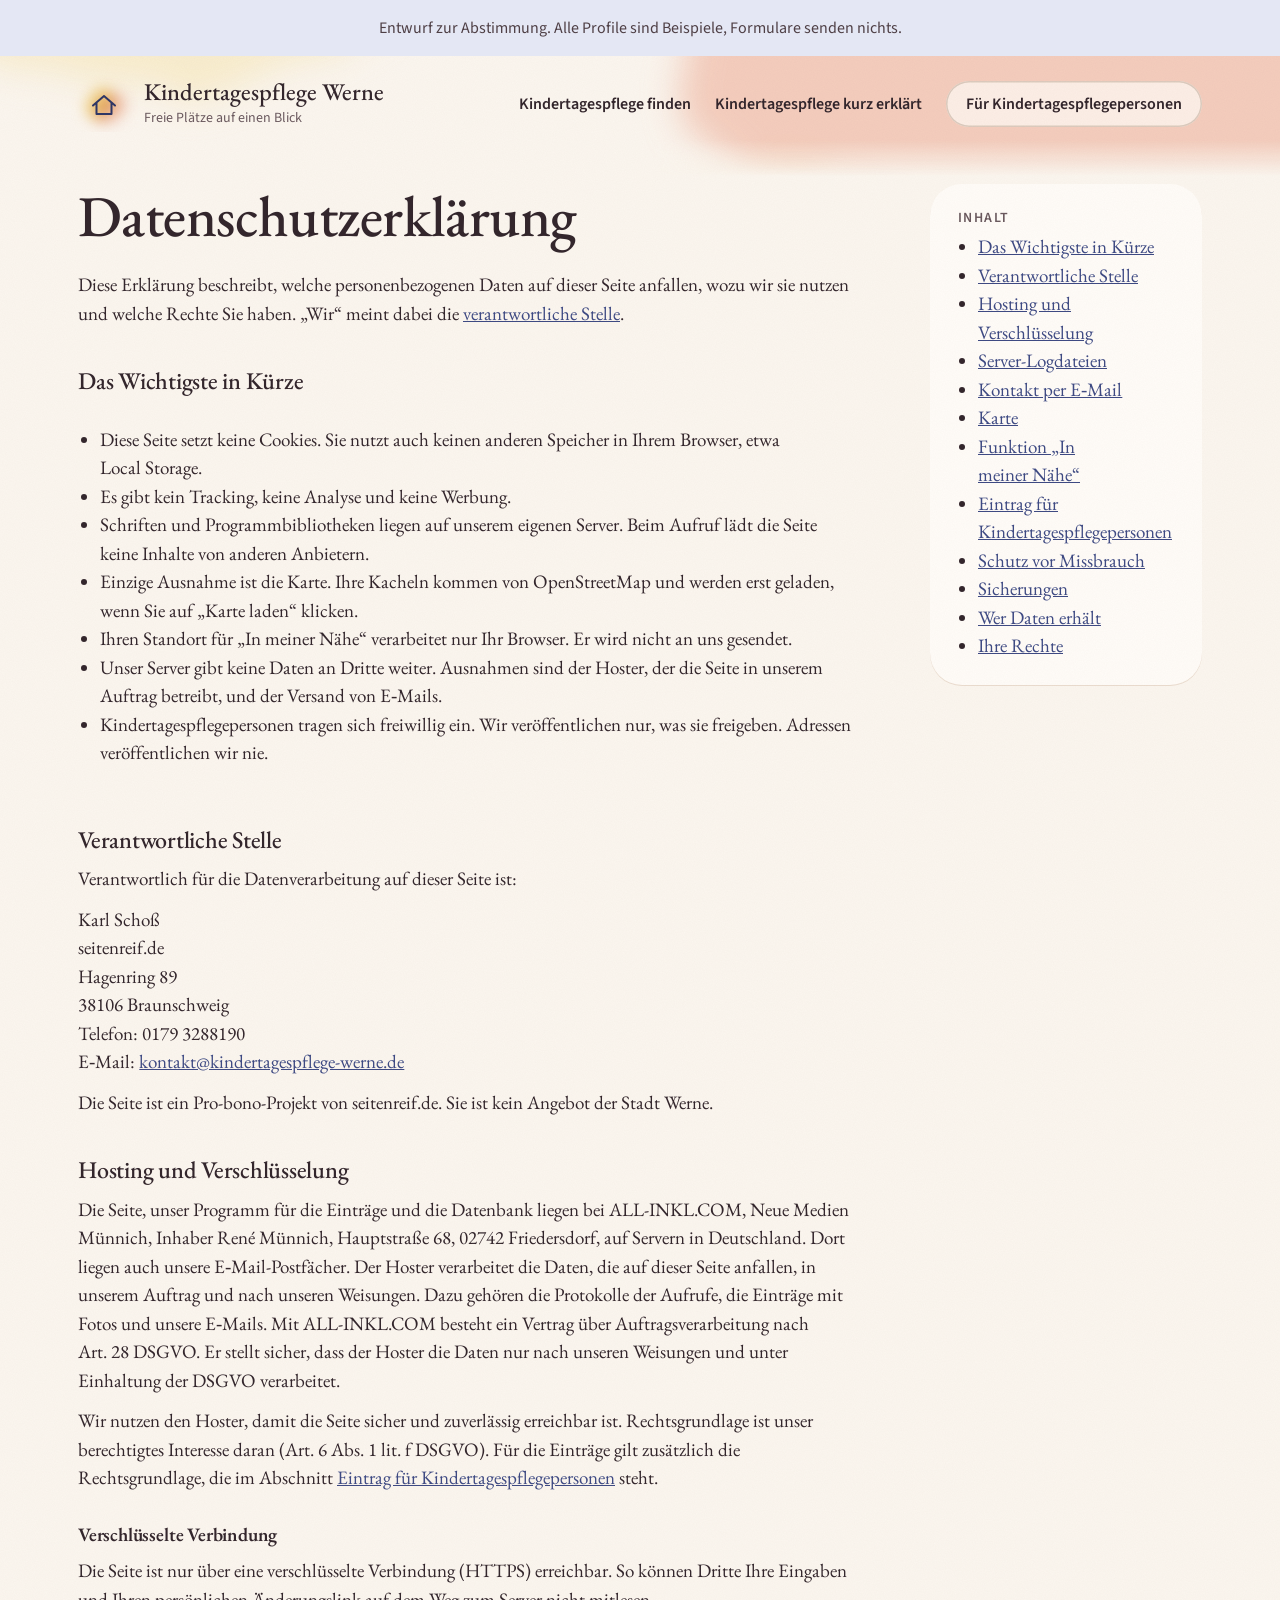
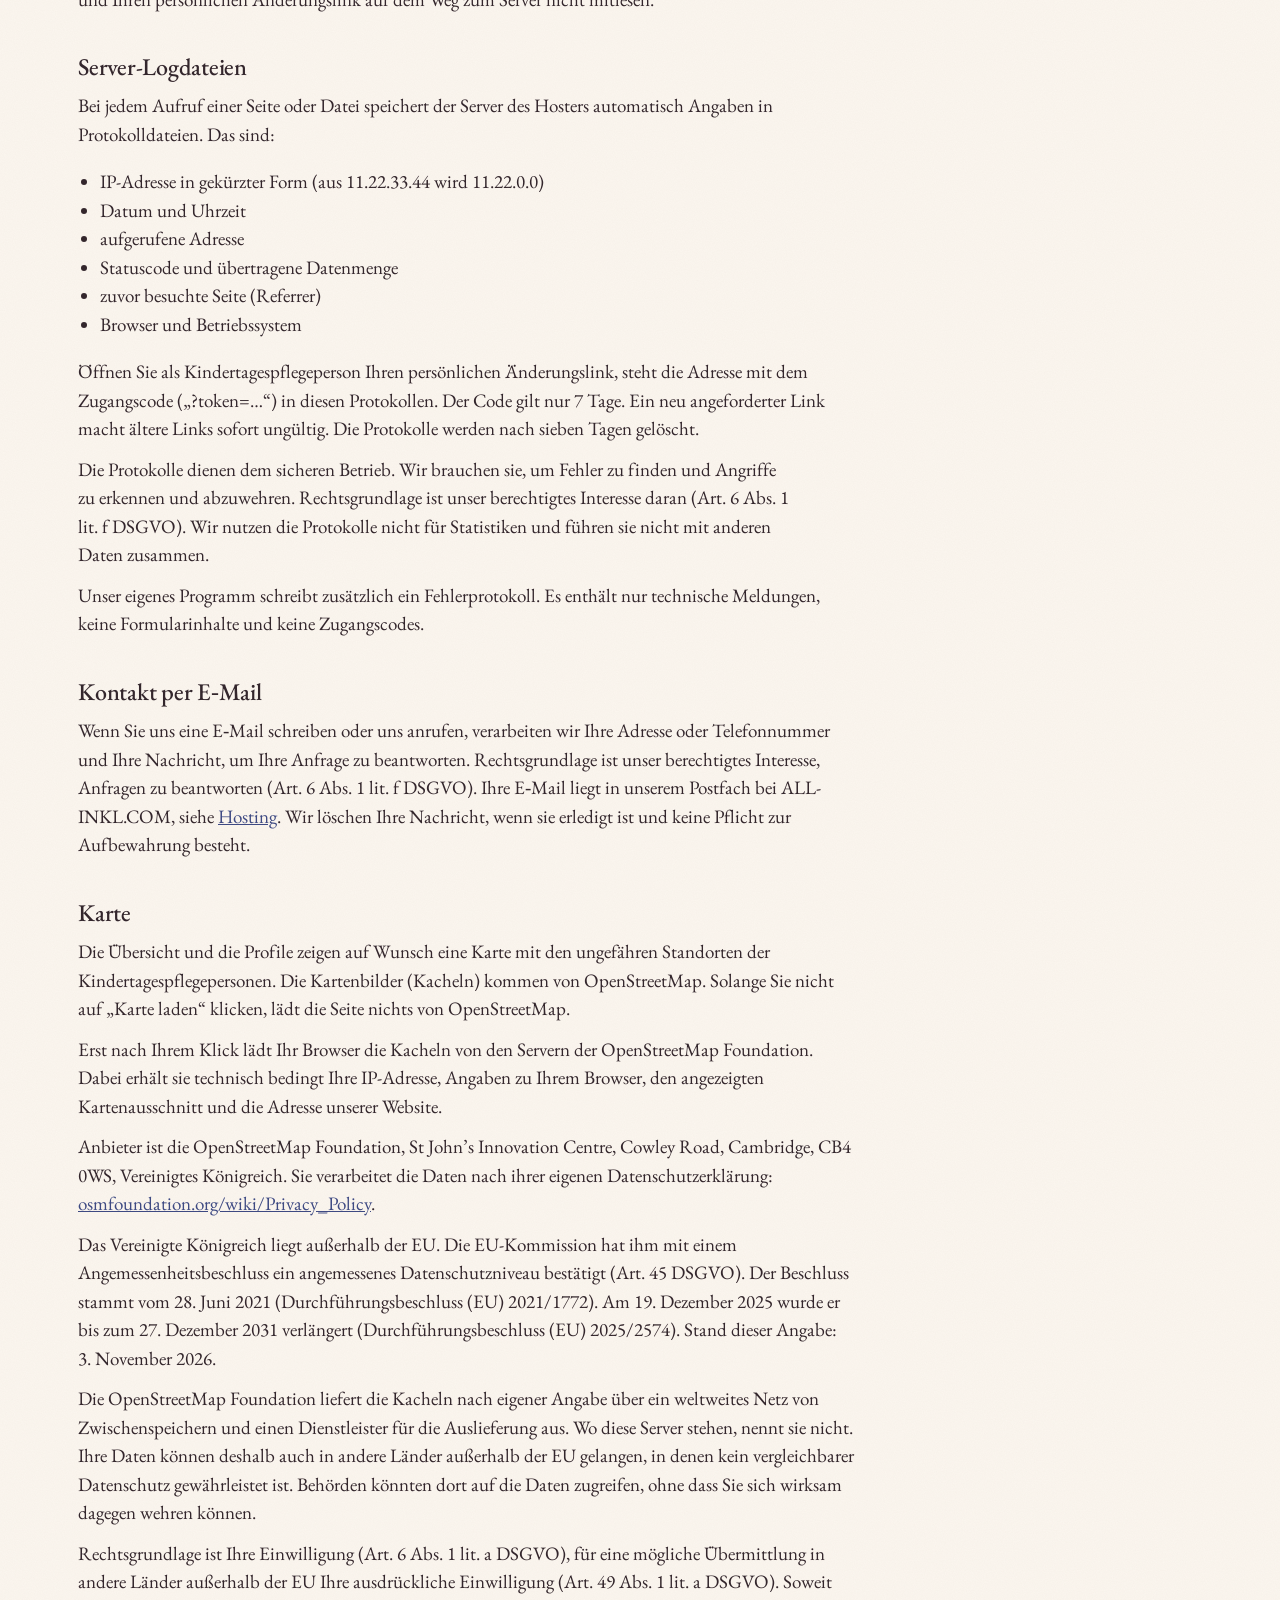
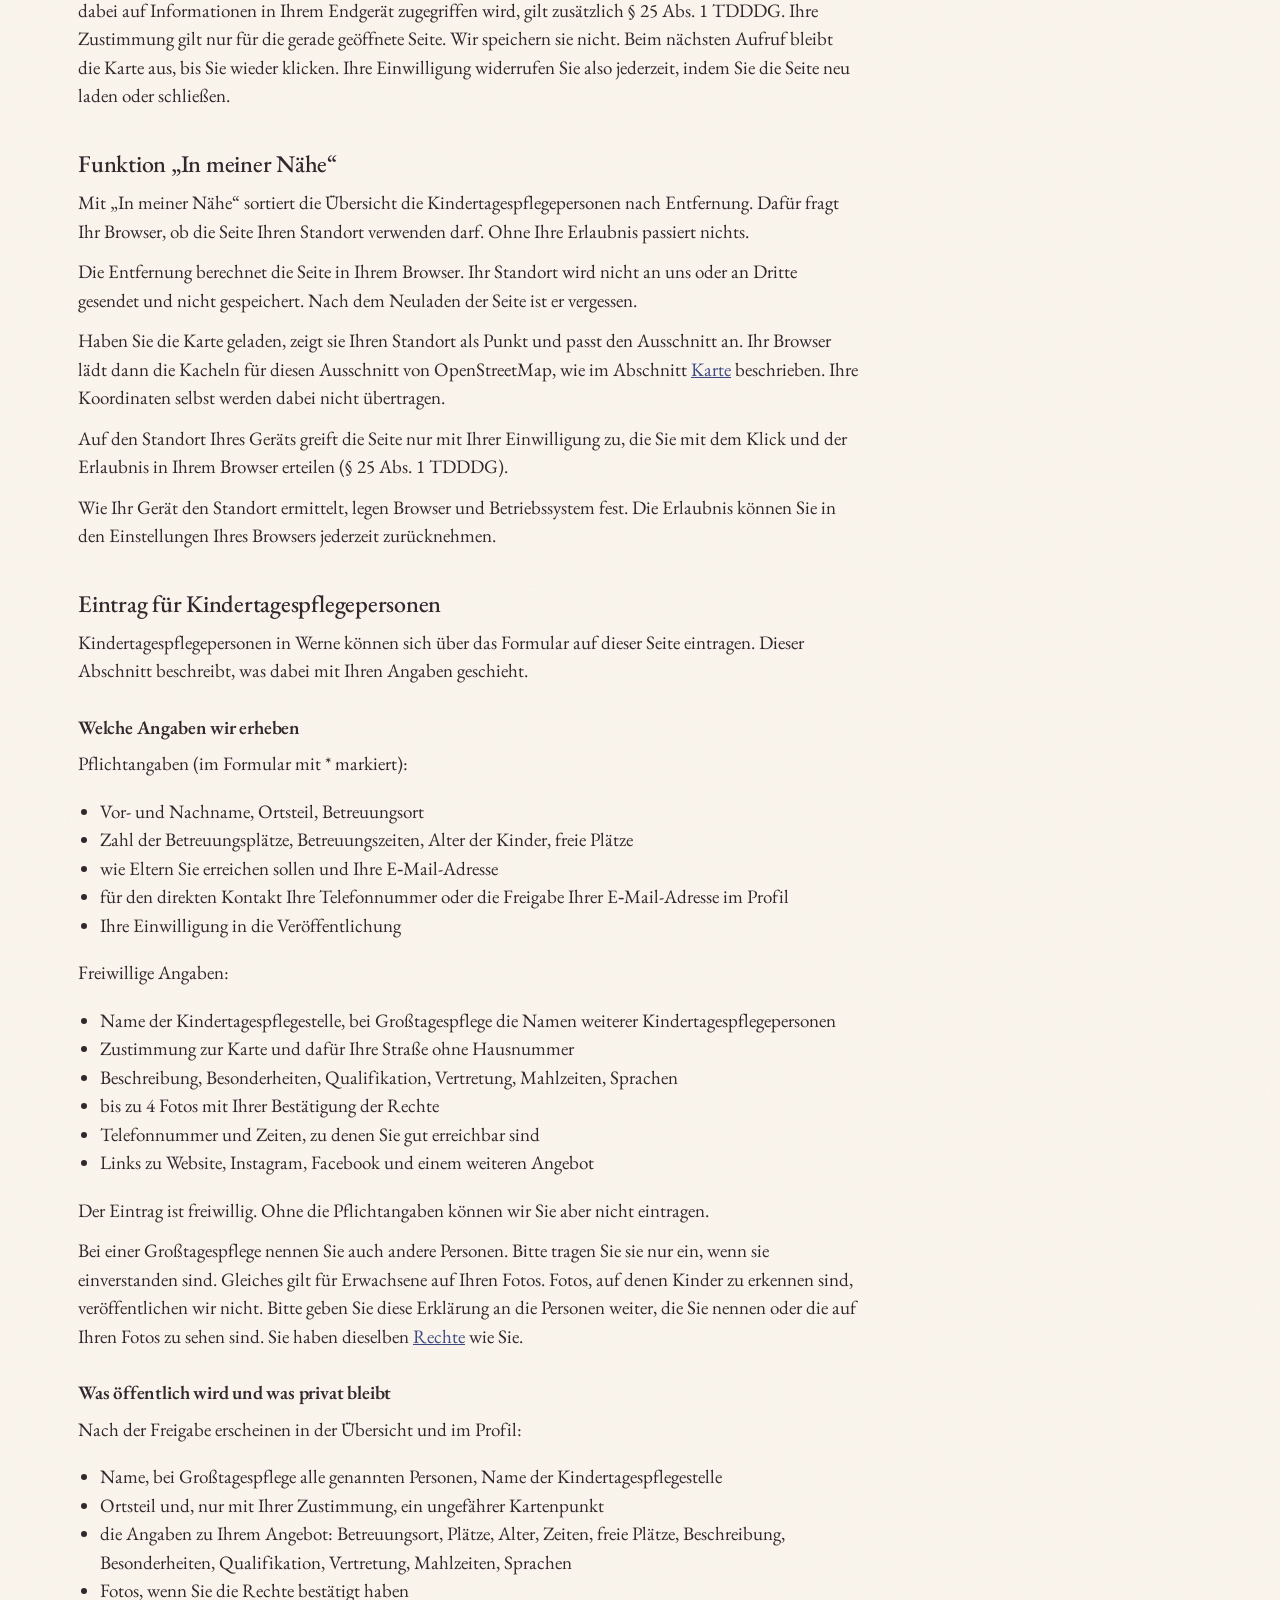
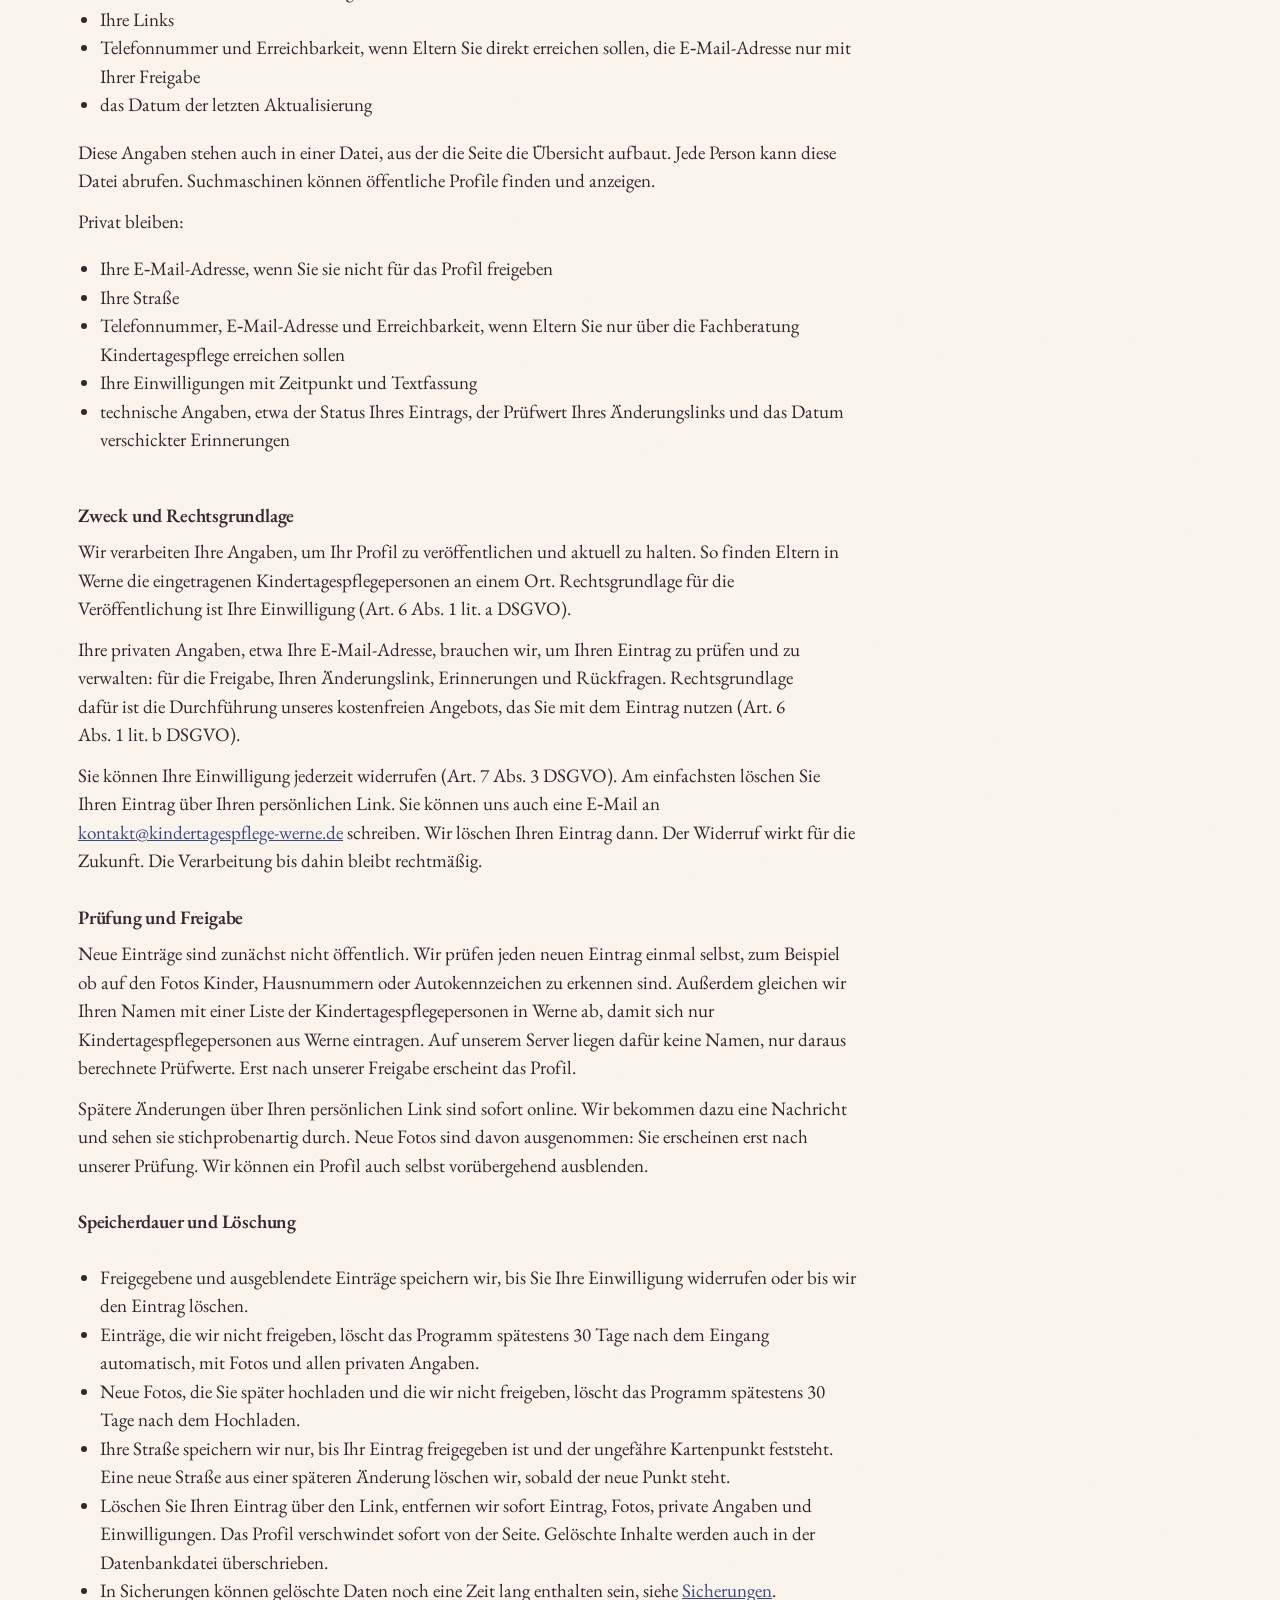
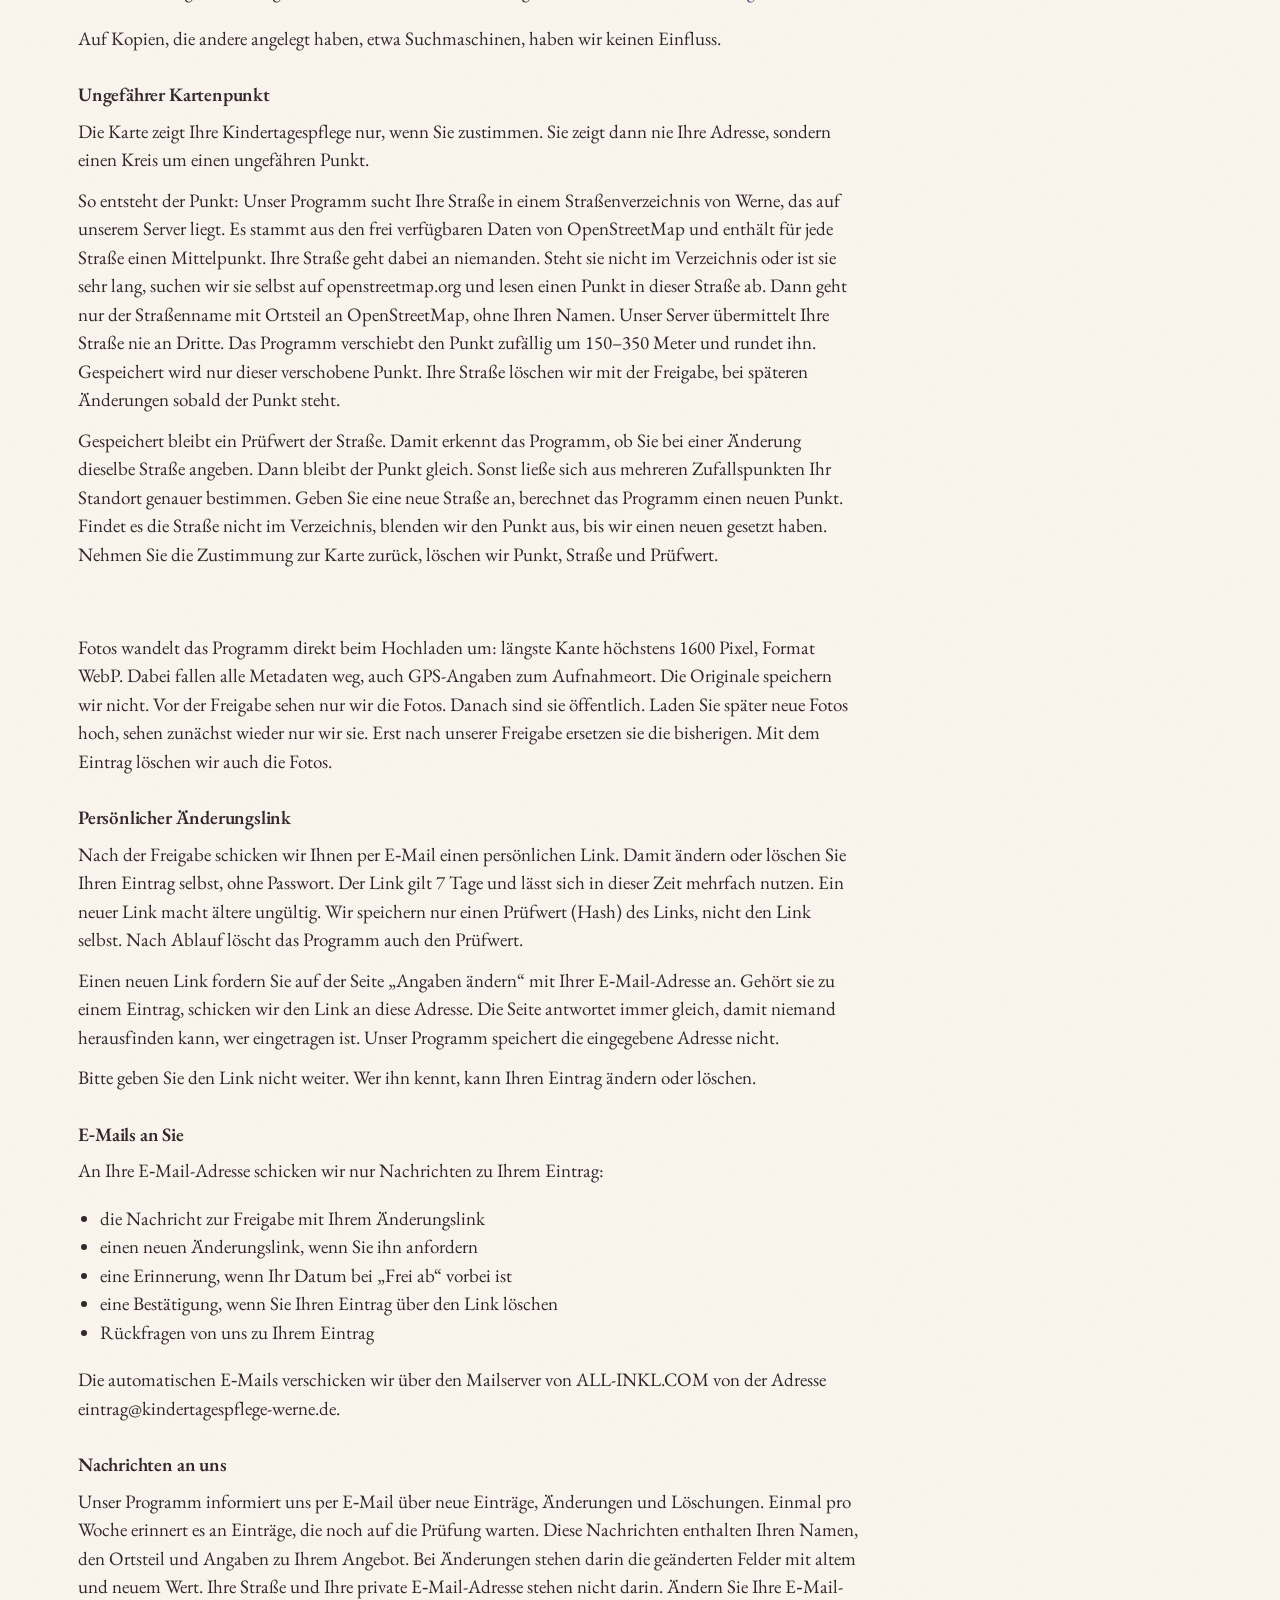
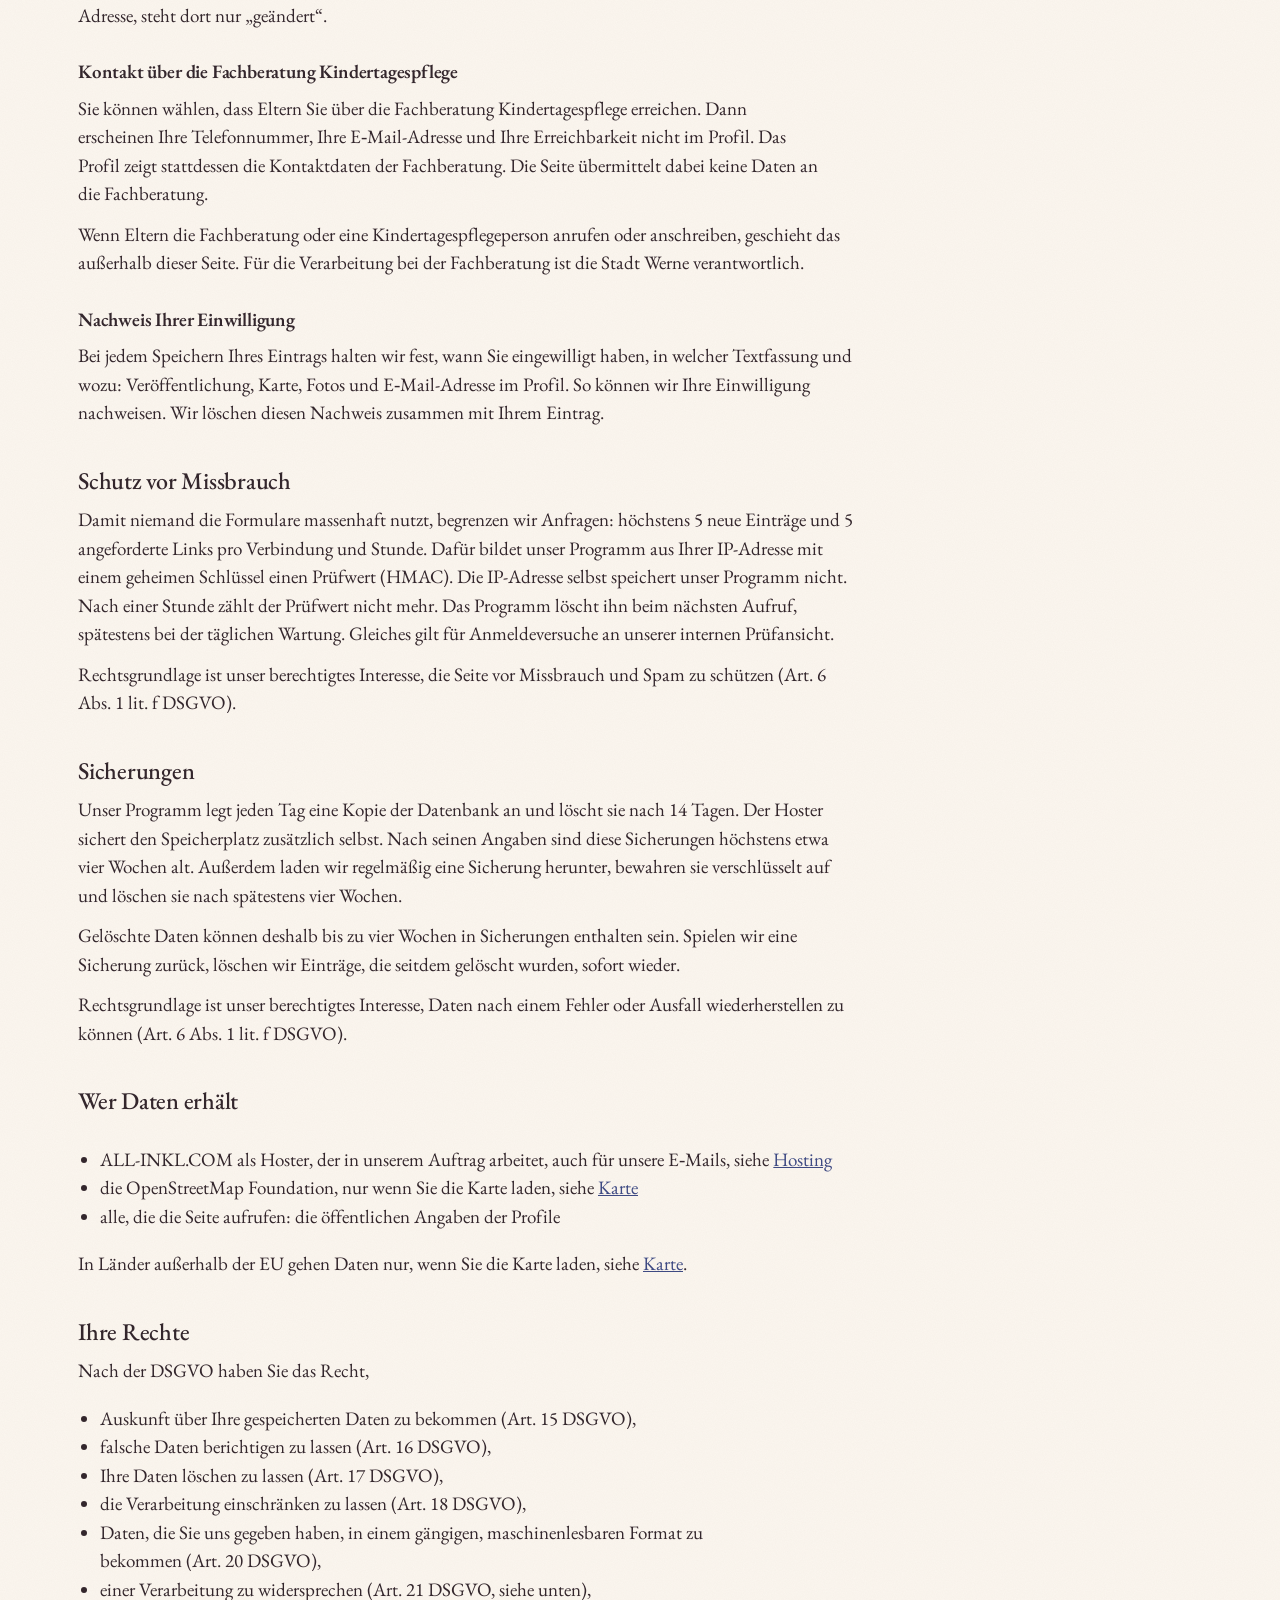
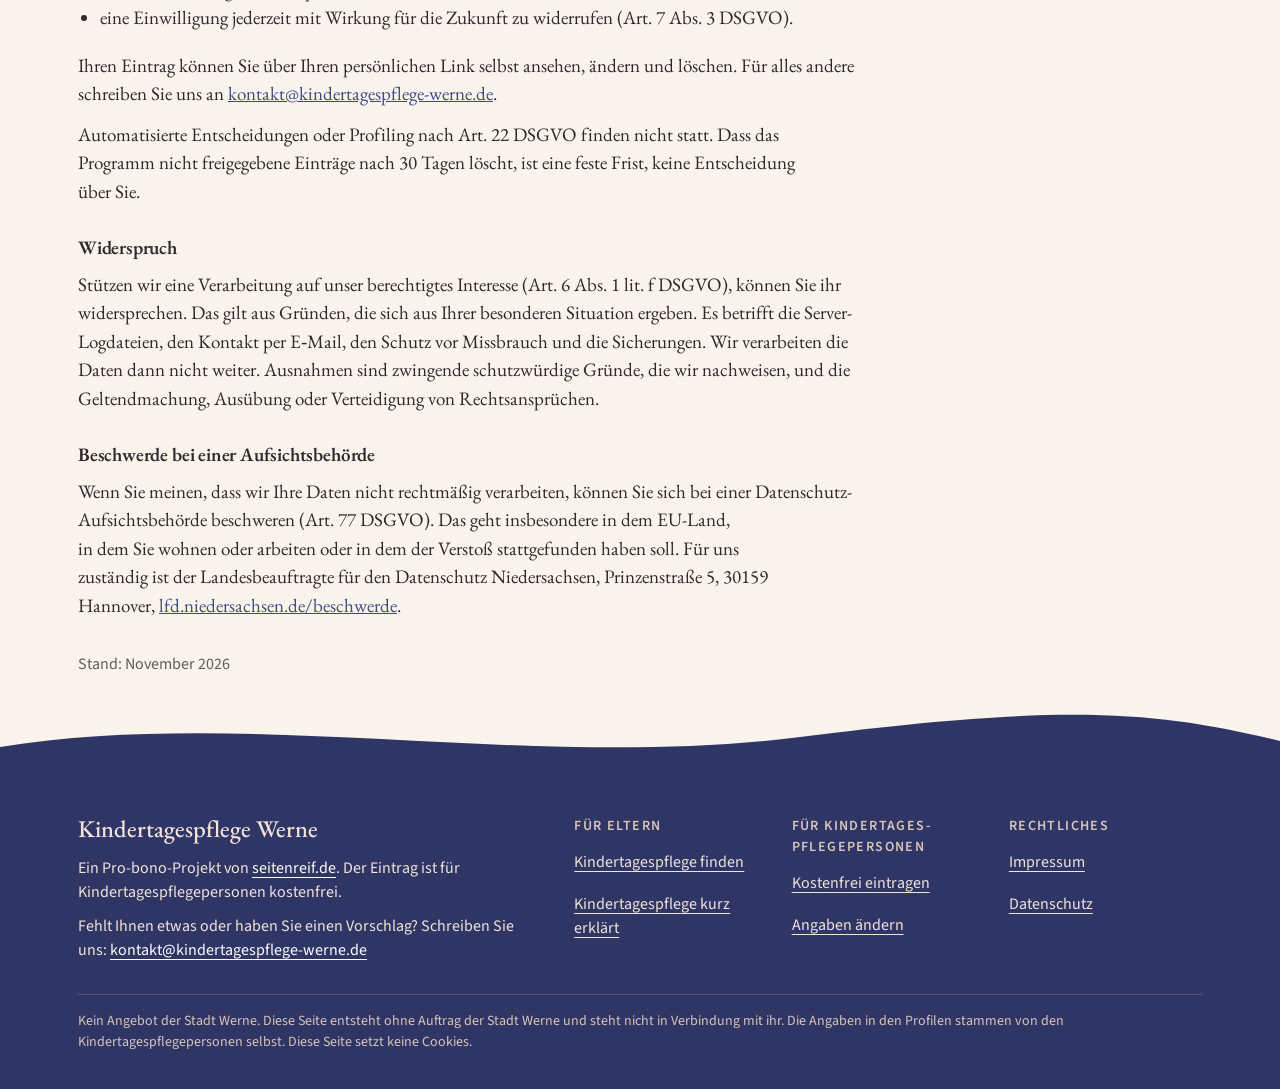
==== commit 378aeca8: "Vorschau, Stand 5c4e35b" ====
--- a/datenschutz.html
+++ b/datenschutz.html
@@ -157,7 +157,7 @@
     <h3 id="angaben">Welche Angaben wir erheben</h3>
     <p>Pflichtangaben (im Formular mit * markiert):</p>
     <ul>
-      <li>Vor- und Nachname, Ortsteil, Betreuungsform</li>
+      <li>Vor- und Nachname, Ortsteil, Betreuungsort</li>
       <li>Zahl der Betreuungsplätze, Betreuungszeiten, Alter der Kinder, freie Plätze</li>
       <li>wie Eltern Sie erreichen sollen und Ihre E‑Mail-Adresse</li>
       <li>für den direkten Kontakt Ihre Telefonnummer oder die Freigabe Ihrer E‑Mail-Adresse im Profil</li>
@@ -180,7 +180,7 @@
     <ul>
       <li>Name, bei Großtagespflege alle genannten Personen, Name der Kindertagespflegestelle</li>
       <li>Ortsteil und, nur mit Ihrer Zustimmung, ein ungefährer Kartenpunkt</li>
-      <li>die Angaben zu Ihrem Angebot: Betreuungsform, Plätze, Alter, Zeiten, freie Plätze, Beschreibung, Besonderheiten, Qualifikation, Vertretung, Mahlzeiten, Sprachen</li>
+      <li>die Angaben zu Ihrem Angebot: Betreuungsort, Plätze, Alter, Zeiten, freie Plätze, Beschreibung, Besonderheiten, Qualifikation, Vertretung, Mahlzeiten, Sprachen</li>
       <li>Fotos, wenn Sie die Rechte bestätigt haben</li>
       <li>Ihre Links</li>
       <li>Telefonnummer und Erreichbarkeit, wenn Eltern Sie direkt erreichen sollen, die E‑Mail-Adresse nur mit Ihrer Freigabe</li>
@@ -202,7 +202,7 @@
     <p>Sie können Ihre Einwilligung jederzeit widerrufen (Art.&nbsp;7 Abs.&nbsp;3&nbsp;DSGVO). Am einfachsten löschen Sie Ihren Eintrag über Ihren persönlichen Link. Sie können uns auch eine E‑Mail an <a href="mailto:kontakt@kindertagespflege-werne.de">kontakt@kindertagespflege-werne.de</a> schreiben. Wir löschen Ihren Eintrag dann. Der Widerruf wirkt für die Zukunft. Die Verarbeitung bis dahin bleibt rechtmäßig.</p>
 
     <h3 id="pruefung">Prüfung und Freigabe</h3>
-    <p>Neue Einträge sind zunächst nicht öffentlich. Wir prüfen jeden neuen Eintrag einmal selbst, zum Beispiel ob auf den Fotos Kinder, Hausnummern oder Autokennzeichen zu erkennen sind. Erst nach unserer Freigabe erscheint das Profil.</p>
+    <p>Neue Einträge sind zunächst nicht öffentlich. Wir prüfen jeden neuen Eintrag einmal selbst, zum Beispiel ob auf den Fotos Kinder, Hausnummern oder Autokennzeichen zu erkennen sind. Außerdem gleichen wir Ihren Namen mit einer Liste der Kindertagespflegepersonen in Werne ab, damit sich nur Kindertagespflegepersonen aus Werne eintragen. Auf unserem Server liegen dafür keine Namen, nur daraus berechnete Prüfwerte. Erst nach unserer Freigabe erscheint das Profil.</p>
     <p>Spätere Änderungen über Ihren persönlichen Link sind sofort online. Wir bekommen dazu eine Nachricht und sehen sie stichprobenartig durch. Neue Fotos sind davon ausgenommen: Sie erscheinen erst nach unserer Prüfung. Wir können ein Profil auch selbst vorübergehend ausblenden.</p>
 
     <h3 id="speicherdauer">Speicherdauer und Löschung</h3>
--- a/assets/css/style.css
+++ b/assets/css/style.css
@@ -207,8 +207,7 @@
 .results-head{display:flex;flex-wrap:wrap;justify-content:space-between;align-items:center;gap:8px 16px;margin:0 0 24px}
 .results-head h2{font-size:var(--fs-titel);font-style:italic}
 .kopf-links{display:flex;flex-wrap:wrap;align-items:baseline;gap:4px 16px}
-.frei-zahl{font:600 var(--fs-ui)/var(--lh-text) var(--sans);color:var(--free-ink)}
-.frei-zahl:empty,.stand:empty{display:none}
+.stand:empty{display:none}
 .stand{font:var(--fs-etikett)/var(--lh-text) var(--sans);color:var(--muted)}
 .namensuche{position:relative;flex:0 1 300px;display:flex}
 .namensuche input[type=search]{padding-left:46px;border-radius:999px;min-height:48px}
@@ -394,8 +393,23 @@
 .field.invalid input,.field.invalid select,.field.invalid textarea{border-color:var(--rose)}
 .form-errors{background:#FBE9EC;border-radius:var(--r-klein);padding:16px 20px;font:var(--fs-ui)/var(--lh-text) var(--sans);color:#6E2335}
 .form-errors ul{margin:8px 0 0;padding-left:20px}
-.thumbs{display:flex;flex-wrap:wrap;gap:10px}
-.thumbs img{width:84px;height:84px;object-fit:cover;border-radius:var(--r-klein)}
+/* Gewählte Fotos: jedes mit × zum Entfernen (Tippfläche 44 px, sichtbar 30 px), Hinweis bei abgelehnten */
+#fotos{color:transparent} /* „Keine ausgewählt“ des Browsers stimmt nicht, die Fotos stehen darunter */
+.foto-anzahl{font:600 var(--fs-ui)/var(--lh-text) var(--sans);color:var(--ink)}
+.thumbs{list-style:none;margin:0;padding:0;display:flex;flex-wrap:wrap;gap:16px}
+.thumbs:empty{display:none}
+.thumb{position:relative}
+.thumb img{display:block;width:96px;height:96px;object-fit:cover;border-radius:var(--r-klein)}
+.thumb-weg{position:absolute;top:-10px;right:-10px;width:44px;height:44px;padding:0;border:0;background:none;display:flex;align-items:center;justify-content:center;color:var(--ink);cursor:pointer}
+.thumb-weg svg{width:30px;height:30px;padding:7px;box-sizing:border-box;border-radius:50%;background:#fff;box-shadow:0 0 0 1.5px var(--field)}
+@media (hover:hover){.thumb-weg:hover svg{color:#fff;background:var(--rose);box-shadow:none}}
+.thumb-weg:focus-visible{outline:none}
+.thumb-weg:focus-visible svg{outline:3px solid var(--indigo);outline-offset:2px}
+.foto-meldung{background:var(--peach-soft);border-radius:var(--r-klein);padding:12px 16px;font:var(--fs-ui)/var(--lh-text) var(--sans);color:var(--ink)}
+/* Eigene Punkte je Gruppe der Besonderheiten */
+.eigene-feld{display:flex;flex-direction:column;gap:7px;margin:4px 0 10px}
+.label-zusatz{font-weight:400;color:var(--muted)}
+.field.invalid .eigene-feld input{border-color:var(--field)} /* Fehler bei den Häkchen markiert nicht die Textfelder */
 .form-side{flex:1 1 300px;min-width:0;display:flex;flex-direction:column;gap:22px}
 @media (min-width:900px){.form-side{position:sticky;top:24px}} /* begleitet das lange Formular, statt rechts Leere zu lassen */
 .form-side .box h2{margin-bottom:10px}
@@ -445,17 +459,17 @@
   .hero-kopf h1{margin-bottom:10px}
   .lead{font-size:var(--fs-text)}
   .box,fieldset{padding:22px}
-  /* Oben „Alter bei Betreuungsbeginn“ mit i (Erklärung direkt darunter), darunter Alter ▾ und Platz frei,
+  /* Oben „Alter bei Betreuungsbeginn“ mit i (Erklärung direkt darunter), darunter Alter ▾ und Freier Platz ▾,
      dann Ortsteil ▾ und In meiner Nähe, dann Weitere Filter.
      Die Zeilen lösen sich auf (display:contents), die Reihenfolge setzt order. */
   .filters{flex-direction:row;flex-wrap:wrap;gap:8px;padding:14px}
   .filter-row{display:contents}
-  .f-zeile-ort .filter-label,.wunsch-zeile .filter-label,.filters .pills,.trenn{display:none}
+  .f-zeile-ort .filter-label,.f-zeile-frei .filter-label,.wunsch-zeile .filter-label,.filters .pills,.trenn{display:none}
   .f-zeile-alter .filter-label{flex-basis:100%}
   .chipwahl{display:block;field-sizing:content} /* so breit wie die gewählte Option, nicht wie die längste */
   #s-alter{max-width:146px} /* ohne field-sizing nicht breiter als „Bitte wählen“ */
   .filters .pill{padding:9px 16px}
-  #s-alter{order:1} #f-frei{order:2} #s-ort{order:3} #f-nah{order:4;margin-left:0} #f-mehr{order:5;margin-left:0}
+  #s-alter{order:1} #s-frei{order:2} #s-ort{order:3} #f-nah{order:4;margin-left:0} #f-mehr{order:5;margin-left:0}
   .wunsch-chips{order:6;flex-basis:100%}
   .near-note,.filter-fuss{order:7;flex-basis:100%}
   /* Fenster im Vollbild, Gruppen untereinander, Knöpfe unten über dem Rand des iPhones */
